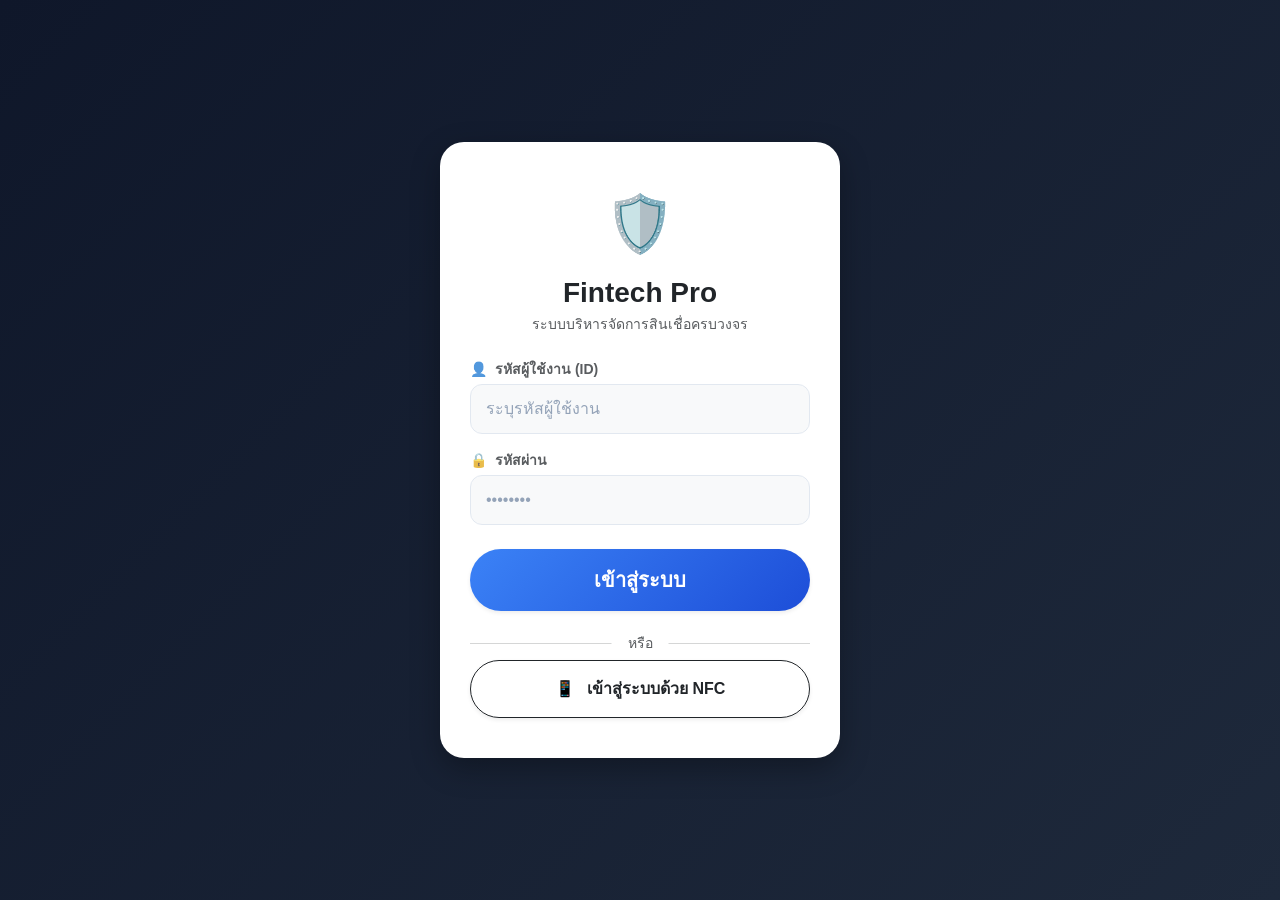
==== admin.html @ 5548b1da "Add files via upload" ====
<!DOCTYPE html>
<html lang="th">
<head>
  <meta charset="UTF-8">
  <meta name="viewport" content="width=device-width, initial-scale=1, maximum-scale=1, user-scalable=no">
  <title>Admin Dashboard - Fintech Pro</title>
  <link href="https://cdn.jsdelivr.net/npm/bootstrap@5.3.0/dist/css/bootstrap.min.css" rel="stylesheet">
  <link href="https://fonts.googleapis.com/css2?family=Prompt:wght@400;500;600;700&display=swap" rel="stylesheet">
  <link rel="stylesheet" href="style.css">
  <style>
    body { padding-top: 0 !important; padding-bottom: 20px !important; background-color: #f1f5f9; font-family: 'Prompt', sans-serif; }
    
    .table-container { 
        background: #ffffff; 
        border-radius: 12px; 
        box-shadow: 0 4px 12px rgba(0,0,0,0.03); 
        overflow-x: auto; 
        border: 1px solid #e2e8f0; 
    }
    .table { 
        width: 100% !important; 
        margin-bottom: 0 !important; 
        border-collapse: separate !important; 
        border-spacing: 0 !important;
    }
    .table thead th { 
        background-color: #f8fafc !important; 
        color: #475569; 
        font-weight: 600; 
        padding: 12px 16px !important;
        border-bottom: 2px solid #e2e8f0 !important; 
        border-top: none !important;
        border-left: none !important;
        border-right: none !important;
        white-space: nowrap; 
    }
    .table tbody td {
        background-color: #ffffff !important; 
        padding: 12px 16px !important;
        vertical-align: middle !important;
        font-size: 0.85rem;
        color: #334155;
        border-bottom: 1px solid #e2e8f0 !important;
        border-top: none !important;
        border-left: none !important;
        border-right: none !important;
        box-shadow: none !important;
        outline: none !important;
    }
    .table tbody tr:last-child td {
        border-bottom: none !important;
    }
    .table tbody tr:hover td { 
        background-color: #f8fafc !important; 
    }

    .nav-link { color: rgba(255,255,255,0.7); font-weight: 500; font-size: 1rem; padding: 10px 15px !important; transition: 0.2s; }
    .nav-link:hover, .nav-link.active { color: #fff; background-color: rgba(255,255,255,0.1); border-radius: 8px; }
    .emoji-icon { font-style: normal; margin-right: 6px; font-size: 1.1em; }
    
    .clickable-card { cursor: pointer; transition: transform 0.2s ease, box-shadow 0.2s ease; }
    .clickable-card:hover { transform: translateY(-3px); box-shadow: 0 8px 20px rgba(0,0,0,0.06) !important; }
  </style>
</head>
<body>

<datalist id="groupListOptions"></datalist>

<div id="customAlert" class="modal-overlay" style="z-index: 99999; align-items: center; display: none;">
  <div class="pro-card p-4 text-center" style="width: 85%; max-width: 320px; border-top: 5px solid #2563eb; border-radius: 20px;">
    <span id="alertIcon" style="font-size: 3.5rem; display: block; margin-bottom: 15px;">✅</span>
    <h5 id="alertTitle" class="fw-bold mb-2">สำเร็จ</h5>
    <p id="alertMsg" class="text-muted mb-4 small">ทำรายการเรียบร้อยแล้ว</p>
    <button id="alertBtn" class="btn bg-primary-corp fw-bold px-4 py-3 w-100 rounded-pill shadow-sm" onclick="document.getElementById('customAlert').style.display='none'">ตกลง</button>
  </div>
</div>

<div id="customConfirm" class="modal-overlay" style="z-index: 99999; align-items: center; display: none;">
  <div class="pro-card p-4 text-center shadow-lg" style="width: 85%; max-width: 340px; border-top: 5px solid #f59e0b; border-radius: 20px;">
    <span style="font-size: 3.5rem; display: block; margin-bottom: 15px;">⚠️</span>
    <h5 class="fw-bold mb-2 text-dark">ยืนยันทำรายการ</h5>
    <p id="confirmMsg" class="text-muted mb-4 small" style="white-space: pre-wrap;">คุณต้องการยืนยันใช่หรือไม่?</p>
    <div class="row g-2">
      <div class="col-6"><button class="btn btn-outline-secondary fw-bold px-3 py-3 w-100 rounded-pill" onclick="closeConfirm()">ยกเลิก</button></div>
      <div class="col-6"><button class="btn btn-warning text-white fw-bold px-3 py-3 w-100 rounded-pill" onclick="executeConfirm()">ยืนยัน</button></div>
    </div>
  </div>
</div>

<div class="loader" id="loader" style="display: none;">
  <div class="spinner-border text-primary-corp mb-3" style="width: 3.5rem; height: 3.5rem;"></div>
  <h6 class="text-primary-corp fw-bold mt-2">กำลังประมวลผล...</h6>
</div>

<nav class="navbar navbar-expand-lg navbar-dark shadow-sm" style="background: linear-gradient(135deg, #0f172a 0%, #1e293b 100%); margin-bottom: 24px;">
  <div class="container-fluid px-4">
    <a class="navbar-brand fw-bold" href="#"><span class="emoji-icon">🛡️</span>Admin Panel</a>
    <button class="navbar-toggler" type="button" data-bs-toggle="collapse" data-bs-target="#adminNavbar">
      <span class="navbar-toggler-icon"></span>
    </button>
    <div class="collapse navbar-collapse" id="adminNavbar">
      <ul class="navbar-nav me-auto mb-2 mb-lg-0 ms-lg-4">
        <li class="nav-item"><a class="nav-link active" id="btnTabDash" href="#" onclick="switchMainTab('Dash')"><span class="emoji-icon">📊</span>ภาพรวมสรุป</a></li>
        <li class="nav-item"><a class="nav-link" id="btnTabSystem" href="#" onclick="switchMainTab('System')"><span class="emoji-icon">👔</span>พนักงาน (User)</a></li>
        <li class="nav-item"><a class="nav-link" id="btnTabClients" href="#" onclick="switchMainTab('Clients')"><span class="emoji-icon">👥</span>ลูกค้า (Client)</a></li>
        <li class="nav-item"><a class="nav-link" id="btnTabLoans" href="#" onclick="switchMainTab('Loans')"><span class="emoji-icon">📝</span>สัญญาเงินกู้</a></li>
        <li class="nav-item"><a class="nav-link" id="btnTabPays" href="#" onclick="switchMainTab('Pays')"><span class="emoji-icon">🧾</span>ประวัติรับเงิน</a></li>
      </ul>
      <div class="d-flex gap-2 mt-2 mt-lg-0">
        <button class="btn btn-outline-light btn-sm fw-bold" onclick="triggerArchive()"><span class="emoji-icon">📦</span>ย้ายข้อมูลเก่า</button>
        <button class="btn btn-danger btn-sm fw-bold" onclick="logout()"><span class="emoji-icon">🚪</span>ออกจากระบบ</button>
      </div>
    </div>
  </div>
</nav>

<div class="container-fluid px-4" id="mainApp" style="display:none; max-width: 1400px;">
  
  <div id="viewDash">
    <div class="pro-card p-3 mb-4 shadow-sm bg-white" style="border-radius: 16px;">
      <h6 class="fw-bold text-dark mb-3"><span class="emoji-icon">🎛️</span>ตัวกรองภาพรวม</h6>
      <div class="row g-2">
        <div class="col-md-2 col-sm-4">
          <label class="small text-muted mb-1 fw-bold">วัน</label>
          <select id="dashFilterDay" class="form-select form-select-sm" onchange="updateDashMetrics()">
            <option value="all">ทุกวัน</option>
            <option value="1">1</option><option value="2">2</option><option value="3">3</option><option value="4">4</option><option value="5">5</option><option value="6">6</option><option value="7">7</option><option value="8">8</option><option value="9">9</option><option value="10">10</option><option value="11">11</option><option value="12">12</option><option value="13">13</option><option value="14">14</option><option value="15">15</option><option value="16">16</option><option value="17">17</option><option value="18">18</option><option value="19">19</option><option value="20">20</option><option value="21">21</option><option value="22">22</option><option value="23">23</option><option value="24">24</option><option value="25">25</option><option value="26">26</option><option value="27">27</option><option value="28">28</option><option value="29">29</option><option value="30">30</option><option value="31">31</option>
          </select>
        </div>
        <div class="col-md-2 col-sm-4">
          <label class="small text-muted mb-1 fw-bold">เดือน</label>
          <select id="dashFilterMonth" class="form-select form-select-sm" onchange="updateDashMetrics()">
            <option value="all">ทุกเดือน</option>
            <option value="1">ม.ค.</option><option value="2">ก.พ.</option><option value="3">มี.ค.</option><option value="4">เม.ย.</option><option value="5">พ.ค.</option><option value="6">มิ.ย.</option><option value="7">ก.ค.</option><option value="8">ส.ค.</option><option value="9">ก.ย.</option><option value="10">ต.ค.</option><option value="11">พ.ย.</option><option value="12">ธ.ค.</option>
          </select>
        </div>
        <div class="col-md-2 col-sm-4">
          <label class="small text-muted mb-1 fw-bold">ปี</label>
          <select id="dashFilterYear" class="form-select form-select-sm" onchange="updateDashMetrics()"></select>
        </div>
        <div class="col-md-3 col-sm-6">
          <label class="small text-muted mb-1 fw-bold">สายงาน / กลุ่ม</label>
          <select id="dashFilterGroup" class="form-select form-select-sm" onchange="updateDashMetrics()">
            <option value="all">ทุกสายงาน</option>
          </select>
        </div>
        <div class="col-md-3 col-sm-6">
          <label class="small text-muted mb-1 fw-bold">ผู้ปล่อยกู้ (พนักงาน)</label>
          <select id="dashFilterAdmin" class="form-select form-select-sm" onchange="updateDashMetrics()">
            <option value="all">ทุกคน</option>
          </select>
        </div>
      </div>
    </div>

    <div class="row g-3 mb-4">
      <div class="col-md-3 col-sm-6">
        <div class="pro-card p-3 shadow-sm border-0 bg-white" style="border-left: 5px solid #2563eb !important;">
          <span class="text-muted small fw-bold">ยอดปล่อยกู้สะสม</span>
          <h3 class="fw-bold text-dark mt-1">฿<span id="mTotalLoan">0</span></h3>
        </div>
      </div>
      <div class="col-md-3 col-sm-6">
        <div class="pro-card p-3 shadow-sm border-0 bg-white" style="border-left: 5px solid #f59e0b !important;">
          <span class="text-muted small fw-bold">ยอดหนี้คงค้าง</span>
          <h3 class="fw-bold text-warning mt-1">฿<span id="mTotalRemain">0</span></h3>
        </div>
      </div>
      <div class="col-md-3 col-sm-6">
        <div class="pro-card p-3 shadow-sm border-0 bg-white" style="border-left: 5px solid #10b981 !important;">
          <span class="text-muted small fw-bold">ลูกค้า (Client) ที่ Active</span>
          <h3 class="fw-bold text-success mt-1"><span id="mTotalClients">0</span> คน</h3>
        </div>
      </div>
      <div class="col-md-3 col-sm-6">
        <div class="pro-card p-3 shadow-sm border-0 bg-white" style="border-left: 5px solid #8b5cf6 !important;">
          <span class="text-muted small fw-bold">พนักงานรวมทั้งระบบ</span>
          <h3 class="fw-bold mt-1" style="color: #8b5cf6;"><span id="mTotalStaff">0</span> คน</h3>
        </div>
      </div>
    </div>

    <h5 class="fw-bold text-dark mb-3"><span class="emoji-icon">⏱️</span>สรุปตามประเภทการกู้</h5>
    <div class="row g-3 mb-4" id="typeBreakdownContainer"></div>

    <h5 class="fw-bold text-dark mb-3"><span class="emoji-icon">📊</span>สรุปยอดตามสายงาน</h5>
    <div class="row g-3 mb-4" id="groupBreakdownContainer"></div>
  </div>

  <div id="viewSystem" style="display:none;">
    <div class="d-flex justify-content-between align-items-center mb-3">
      <h5 class="fw-bold m-0"><span class="emoji-icon">👔</span>รายชื่อพนักงานระบบ</h5>
      <button class="btn btn-primary fw-bold shadow-sm" onclick="clearForms(); openModal('modalCreateAccount')"><span class="emoji-icon">➕</span>เพิ่มพนักงาน</button>
    </div>
    <div class="table-container">
      <table class="table align-middle mb-0">
        <thead>
          <tr>
            <th>รหัส ID</th>
            <th>ชื่อพนักงาน</th>
            <th>ตำแหน่ง (Role)</th>
            <th>สายงาน (กลุ่ม)</th>
            <th>สถานะ</th>
            <th class="text-center">จัดการ</th>
          </tr>
        </thead>
        <tbody id="systemTableBody"></tbody>
      </table>
    </div>
  </div>

  <div id="viewClients" style="display:none;">
    <div class="d-flex flex-column flex-md-row justify-content-between align-items-md-center mb-3 gap-2">
      <div>
        <h5 class="fw-bold m-0"><span class="emoji-icon">👥</span>ฐานข้อมูลลูกค้าทั้งหมด</h5>
        <span class="text-muted small">💡 แตะที่ชื่อลูกค้าเพื่อดูประวัติแฟ้มข้อมูลเต็มๆ</span>
      </div>
      <div class="d-flex gap-2">
        <input type="text" id="searchClient" class="form-control form-control-sm shadow-sm" placeholder="ค้นหาชื่อ, รหัส, เบอร์..." onkeyup="filterClients()" style="max-width: 250px;">
        <button class="btn btn-sm btn-success fw-bold shadow-sm text-nowrap" onclick="clearForms(); openModal('modalCreateClient')"><span class="emoji-icon">➕</span>เพิ่มลูกค้า</button>
      </div>
    </div>
    <div class="table-container">
      <table class="table align-middle mb-0">
        <thead>
          <tr>
            <th>รูปภาพ</th>
            <th>รหัสลูกค้า</th>
            <th>ชื่อ-นามสกุล</th>
            <th>เบอร์โทร</th>
            <th>สายงาน (กลุ่ม)</th>
            <th>ผู้ปล่อยกู้</th>
            <th>ยอดกู้รวม (Active)</th>
          </tr>
        </thead>
        <tbody id="clientsTableBody"></tbody>
      </table>
    </div>
  </div>

  <div id="viewLoans" style="display:none;">
    <div class="d-flex flex-column flex-xl-row justify-content-between align-items-xl-center mb-3 gap-3">
      <div>
        <h5 class="fw-bold m-0"><span class="emoji-icon">📝</span>สัญญาเงินกู้ทั้งหมด</h5>
        <span class="text-muted small">💡 แตะที่แถวของสัญญาเพื่อดูรายละเอียด / ลบ</span>
      </div>
      
      <div class="d-flex gap-2 flex-wrap align-items-center justify-content-xl-end" style="flex: 1;">
        <div class="d-flex align-items-center bg-white border rounded-2 px-2 shadow-sm" style="height: 38px; flex: 1 1 auto; min-width: 170px; max-width: 220px;">
            <span class="emoji-icon me-1 text-muted" style="font-size: 0.9rem;">📅</span>
            <input type="date" id="filterDue" class="form-control border-0 shadow-none form-control-sm px-1 fw-bold text-primary-corp w-100" onchange="filterLoans()" style="outline: none; background: transparent;" title="เลือกวันที่ครบกำหนดชำระ">
            <button class="btn btn-sm btn-light border-0 ms-1 fw-bold text-danger px-1 flex-shrink-0" onclick="document.getElementById('filterDue').value=''; filterLoans();" style="font-size:0.75rem;" title="ล้างวันที่">ล้าง</button>
        </div>
        
        <select id="filterLoanStatus" class="form-select form-select-sm shadow-sm" onchange="filterLoans()" style="height: 38px; flex: 1 1 auto; min-width: 110px; max-width: 140px;">
          <option value="all">ทุกสถานะ</option><option value="Active">กำลังกู้</option><option value="Closed">ปิดยอดแล้ว</option>
        </select>
        <select id="filterLoanGroup" class="form-select form-select-sm shadow-sm" onchange="filterLoans()" style="height: 38px; flex: 1 1 auto; min-width: 110px; max-width: 140px;">
          <option value="all">ทุกสายงาน</option>
        </select>
        <input type="text" id="searchLoan" class="form-control form-control-sm shadow-sm" placeholder="ค้นหาชื่อ, รหัส..." onkeyup="filterLoans()" style="height: 38px; flex: 1 1 auto; min-width: 150px; max-width: 200px;">
      </div>
    </div>
    
    <div class="table-container">
      <table class="table align-middle mb-0">
        <thead>
          <tr>
            <th>รหัสสัญญา</th>
            <th>ลูกค้า</th>
            <th>ผู้ปล่อยกู้</th>
            <th>ประเภท / ดิวชำระ</th>
            <th>ยอดเงินต้น</th>
            <th>หนี้คงเหลือ</th>
            <th>สถานะ</th>
          </tr>
        </thead>
        <tbody id="loansTableBody"></tbody>
      </table>
    </div>
  </div>

  <div id="viewPays" style="display:none;">
    <div class="d-flex justify-content-between align-items-center mb-3">
      <h5 class="fw-bold m-0"><span class="emoji-icon">🧾</span>ประวัติการรับชำระเงิน</h5>
    </div>
    <div class="table-container">
      <table class="table align-middle mb-0">
        <thead>
          <tr>
            <th>วันที่/เวลา</th>
            <th>ชื่อลูกค้า</th>
            <th>รหัสสัญญา</th>
            <th>งวดที่</th>
            <th class="text-end">ยอดรับ (฿)</th>
            <th class="text-end">ค่าปรับ (฿)</th>
            <th class="text-center">สลิป</th>
            <th class="text-center">ยกเลิกรายการ</th>
          </tr>
        </thead>
        <tbody id="paysTableBody"></tbody>
      </table>
    </div>
  </div>

</div>

<!-- ================= Modals ================= -->

<div id="imageViewer" class="image-viewer-overlay" style="display: none;" onclick="closeImageViewer()">
  <img id="fullSizeImage" src="" alt="Full Size">
</div>

<!-- Popup สำหรับแสดงรายละเอียดลูกค้าที่อยู่ในแต่ละ Cycle -->
<div id="modalCycleDetails" class="modal-overlay" style="z-index: 1015; display: none;">
  <div class="modal-content-custom bg-light" style="max-width: 650px; max-height: 85vh; overflow-y: auto;">
    <div class="d-flex justify-content-between align-items-center mb-3 border-bottom pb-2">
      <h5 class="fw-bold m-0 text-primary-corp"><span class="emoji-icon">⏱️</span><span id="cycleDetailTitle">รายละเอียด</span></h5>
      <span class="fs-4 text-secondary p-2 bg-white rounded-circle shadow-sm" style="cursor:pointer; width: 32px; height: 32px; display:flex; align-items:center; justify-content:center;" onclick="closeModal('modalCycleDetails')">❌</span>
    </div>
    <div id="cycleDetailBody" class="bg-white rounded-3 shadow-sm border p-0 overflow-hidden">
        <!-- ข้อมูลตารางจะถูกแทรกที่นี่ -->
    </div>
  </div>
</div>

<div id="modalViewClient" class="modal-overlay" style="z-index: 1010; display: none;">
  <div class="modal-content-custom bg-light" style="max-width: 600px; max-height: 90vh; overflow-y: auto;">
    <div class="d-flex justify-content-between align-items-center mb-3 border-bottom pb-2">
      <h5 class="fw-bold m-0 text-primary-corp"><span class="emoji-icon">📂</span>แฟ้มข้อมูลลูกค้า</h5>
      <span class="fs-4 text-secondary p-2 bg-white rounded-circle shadow-sm" style="cursor:pointer; width: 32px; height: 32px; display:flex; align-items:center; justify-content:center;" onclick="closeModal('modalViewClient')">❌</span>
    </div>
    
    <div id="vcProfile" class="mb-3"></div>
    
    <span class="text-primary-corp fw-bold small mb-2 d-block"><span class="emoji-icon">📋</span>ประวัติสัญญาทั้งหมด</span>
    <div id="vcLoansList" class="mb-3"></div>

    <div class="mt-3 pt-3 border-top d-flex gap-2">
        <button class="btn btn-outline-primary w-50 fw-bold rounded-pill shadow-sm" onclick="triggerEditClientFromModal()"><span class="emoji-icon">✏️</span>แก้ไขข้อมูล</button>
        <button class="btn btn-outline-danger w-50 fw-bold rounded-pill shadow-sm" onclick="triggerDeleteClientFromModal()"><span class="emoji-icon">🗑️</span>ลบลูกค้า</button>
    </div>
  </div>
</div>

<div id="modalCreateAccount" class="modal-overlay" style="display: none;">
  <div class="modal-content-custom stack-form">
    <div class="d-flex justify-content-between align-items-center mb-3 border-bottom pb-2">
      <h5 class="fw-bold m-0 text-success-corp"><span class="emoji-icon">👤➕</span>สร้างบัญชีพนักงานระบบ</h5>
      <span class="fs-4 text-secondary p-2" onclick="closeModal('modalCreateAccount')" style="cursor:pointer">❌</span>
    </div>
    <label class="small">รหัสเข้าระบบ (ID)</label><input type="text" id="caId" class="form-control form-control-sm mb-2" placeholder="staff01">
    <label class="small">ชื่อ-นามสกุลพนักงาน</label><input type="text" id="caName" class="form-control form-control-sm mb-2">
    <label class="small">ตำแหน่ง (Role)</label>
    <select id="caRole" class="form-select form-select-sm mb-2 fw-bold">
      <option value="User">User (พนักงานลงพื้นที่ / เก็บเงิน)</option>
      <option value="Admin">Admin (ผู้ช่วยผู้จัดการ)</option>
    </select>
    <label class="text-primary-corp fw-bold small">รหัส PIN 4 หลัก (สำหรับ NFC)</label><input type="text" id="caPin" class="form-control form-control-sm mb-2 fw-bold text-center" maxlength="4" placeholder="••••" oninput="this.value=this.value.replace(/[^0-9]/g,'')">
    <label class="small">กลุ่มดูแล / สาย</label>
    <input type="text" id="caGroup" class="form-control form-control-sm mb-2" list="groupListOptions" autocomplete="off" placeholder="เลือกหรือพิมพ์สายใหม่ เช่น สาย A">
    <label class="small">รหัสผ่าน (Password)</label><input type="password" id="caPass" class="form-control form-control-sm mb-3">
    <button onclick="saveSystemAccount()" class="btn btn-success w-100 py-2 fw-bold rounded-pill shadow-sm">บันทึกพนักงาน</button>
  </div>
</div>

<div id="modalEditAccount" class="modal-overlay" style="display: none;">
  <div class="modal-content-custom stack-form">
    <div class="d-flex justify-content-between align-items-center mb-3 border-bottom pb-2">
      <h5 class="fw-bold m-0 text-warning-corp"><span class="emoji-icon">👤✏️</span>แก้ไขข้อมูลพนักงาน</h5>
      <span class="fs-4 text-secondary p-2" onclick="closeModal('modalEditAccount')" style="cursor:pointer">❌</span>
    </div>
    <input type="hidden" id="eaId">
    <label class="small">ชื่อ-นามสกุลพนักงาน</label><input type="text" id="eaName" class="form-control form-control-sm mb-2">
    <label class="small">ตำแหน่ง (Role)</label>
    <select id="eaRole" class="form-select form-select-sm mb-2 fw-bold">
      <option value="User">User (พนักงานลงพื้นที่ / เก็บเงิน)</option>
      <option value="Admin">Admin (ผู้ช่วยผู้จัดการ)</option>
    </select>
    <label class="text-primary-corp fw-bold small">เปลี่ยนรหัส PIN (เว้นว่างไว้หากไม่แก้)</label><input type="text" id="eaPin" class="form-control form-control-sm mb-2 fw-bold text-center fs-4" placeholder="••••" maxlength="4" oninput="this.value=this.value.replace(/[^0-9]/g,'')">
    <label class="small">สถานะบัญชี</label>
    <select id="eaStatus" class="form-select form-select-sm mb-2 fw-bold">
      <option value="Active" class="text-success-corp">เปิดใช้งาน (Active)</option>
      <option value="Suspended" class="text-danger-corp">ระงับสิทธิ์ (Suspended)</option>
    </select>
    <label class="small">กลุ่มดูแล / สาย</label>
    <input type="text" id="eaGroup" class="form-control form-control-sm mb-2" list="groupListOptions" autocomplete="off" placeholder="เลือกหรือพิมพ์สายใหม่">
    <label class="small">แก้ไขรหัสผ่าน (เว้นว่างได้)</label><input type="password" id="eaPass" class="form-control form-control-sm mb-3" placeholder="รหัสผ่านใหม่">
    <button onclick="submitEditAccount()" class="btn btn-primary w-100 py-2 fw-bold rounded-pill shadow-sm">บันทึกการอัปเดต</button>
  </div>
</div>

<div id="modalCreateClient" class="modal-overlay" style="display: none;">
  <div class="modal-content-custom stack-form">
    <div class="d-flex justify-content-between align-items-center mb-3 border-bottom pb-2">
      <h5 class="fw-bold m-0 text-success-corp"><span class="emoji-icon">👤➕</span>เพิ่มประวัติลูกค้าใหม่</h5>
      <span class="fs-4 text-secondary p-2" onclick="closeModal('modalCreateClient')" style="cursor:pointer">❌</span>
    </div>
    <label class="small">ชื่อ-นามสกุล</label><input type="text" id="ccName" class="form-control form-control-sm mb-2">
    <label class="small">ชื่อเล่น</label><input type="text" id="ccNick" class="form-control form-control-sm mb-2">
    <label class="small">เบอร์โทรศัพท์</label><input type="text" id="ccPhone" class="form-control form-control-sm mb-2">
    <label class="small">ที่อยู่/รายละเอียด</label><input type="text" id="ccDetails" class="form-control form-control-sm mb-2">
    <label class="small">สังกัดสาย/กลุ่ม</label>
    <input type="text" id="ccGroup" class="form-control form-control-sm mb-3" list="groupListOptions" autocomplete="off" placeholder="เลือกหรือพิมพ์สายใหม่ เช่น สาย A">
    
    <label class="text-muted fw-bold small">รูปภาพหน้าตรง</label><input type="file" id="ccPhoto" class="form-control form-control-sm mb-2" accept="image/*">
    <label class="text-muted fw-bold small">เอกสาร/บัตร ปชช.</label><input type="file" id="ccIdCard" class="form-control form-control-sm mb-2" accept="image/*">
    <label class="text-muted fw-bold small">รูปเพิ่มเติม 1</label><input type="file" id="ccImg3" class="form-control form-control-sm mb-2" accept="image/*">
    <label class="text-muted fw-bold small">รูปเพิ่มเติม 2</label><input type="file" id="ccImg4" class="form-control form-control-sm mb-2" accept="image/*">
    <label class="text-muted fw-bold small">รูปเพิ่มเติม 3</label><input type="file" id="ccImg5" class="form-control form-control-sm mb-2" accept="image/*">
    
    <button onclick="submitCreateClient()" class="btn btn-success w-100 py-2 mt-2 fw-bold rounded-pill shadow-sm">บันทึกข้อมูลลูกค้า</button>
  </div>
</div>

<div id="modalEditClient" class="modal-overlay" style="display: none;">
  <div class="modal-content-custom stack-form">
    <div class="d-flex justify-content-between align-items-center mb-3 border-bottom pb-2">
      <h5 class="fw-bold m-0 text-warning-corp"><span class="emoji-icon">👤✏️</span>แก้ไขประวัติลูกค้า</h5>
      <span class="fs-4 text-secondary p-2" onclick="closeModal('modalEditClient')" style="cursor:pointer">❌</span>
    </div>
    <input type="hidden" id="ecId">
    <label class="small">ชื่อ-นามสกุล</label><input type="text" id="ecName" class="form-control form-control-sm mb-2">
    <label class="small">ชื่อเล่น</label><input type="text" id="ecNick" class="form-control form-control-sm mb-2">
    <label class="small">เบอร์โทรศัพท์</label><input type="text" id="ecPhone" class="form-control form-control-sm mb-2">
    <label class="small">ที่อยู่/รายละเอียด</label><input type="text" id="ecDetails" class="form-control form-control-sm mb-2">
    <label class="small">สังกัดสาย/กลุ่ม</label>
    <input type="text" id="ecGroup" class="form-control form-control-sm mb-3" list="groupListOptions" autocomplete="off" placeholder="เลือกหรือพิมพ์สายใหม่">
    
    <label class="text-muted fw-bold small">อัปเดตรูปภาพหน้าตรง</label><input type="file" id="ecPhoto" class="form-control form-control-sm mb-2" accept="image/*">
    <label class="text-muted fw-bold small">อัปเดตเอกสาร</label><input type="file" id="ecIdCard" class="form-control form-control-sm mb-2" accept="image/*">
    <label class="text-muted fw-bold small">อัปเดตรูปเพิ่มเติม 1</label><input type="file" id="ecImg3" class="form-control form-control-sm mb-2" accept="image/*">
    <label class="text-muted fw-bold small">อัปเดตรูปเพิ่มเติม 2</label><input type="file" id="ecImg4" class="form-control form-control-sm mb-2" accept="image/*">
    <label class="text-muted fw-bold small">อัปเดตรูปเพิ่มเติม 3</label><input type="file" id="ecImg5" class="form-control form-control-sm mb-2" accept="image/*">
    
    <button onclick="submitEditClient()" class="btn btn-primary w-100 py-2 mt-2 fw-bold rounded-pill shadow-sm">อัปเดตข้อมูลลูกค้า</button>
  </div>
</div>

<div id="modalDetails" class="modal-overlay" style="z-index: 1005; display: none;">
  <div class="modal-content-custom bg-light" style="max-width: 500px;">
    <div class="d-flex justify-content-between align-items-center mb-3 border-bottom pb-2">
      <h5 class="fw-bold m-0 text-primary-corp"><span class="emoji-icon">📄</span>รายละเอียดสัญญา</h5>
      <span class="fs-4 text-secondary p-2 bg-white rounded-circle shadow-sm" style="cursor:pointer; width: 32px; height: 32px; display:flex; align-items:center; justify-content:center;" onclick="closeModal('modalDetails')">❌</span>
    </div>
    
    <div class="pro-card p-3 mb-3 shadow-sm bg-white" style="border: 1px solid #e2e8f0; border-radius: 16px;">
      <h6 class="fw-bold text-primary-corp mb-1 fs-5" id="dName">ชื่อผู้กู้</h6>
      <p class="text-muted mb-3 small" id="dDetails">รายละเอียดเพิ่มเติม</p>

      <div id="dInfoGrid" class="mb-3 pb-3 border-bottom"></div>
      
      <div class="row text-center g-2 align-items-center">
        <div class="col-4 border-end">
          <label class="text-muted fw-bold mb-1 small" style="font-size:0.75rem;">เงินต้น</label>
          <b class="text-dark fs-6" id="dPrin">0</b>
        </div>
        <div class="col-4 border-end">
          <label class="text-muted fw-bold mb-1 small" style="font-size:0.75rem;">ชำระแล้ว</label>
          <b class="text-success-corp fs-6" id="dPaid">0</b>
        </div>
        <div class="col-4">
          <label class="fw-bold text-warning-corp mb-1 small" style="font-size:0.75rem;">ต้นคงเหลือ</label>
          <b class="text-warning-corp fs-6" id="dRemain">0</b>
        </div>
      </div>
    </div>

    <div class="row g-2 mb-3">
      <div class="col-12"><button id="btnDetailDelete" class="btn btn-white border w-100 fw-bold py-2 rounded-3 text-danger-corp"><span class="emoji-icon">🗑️</span>ลบสัญญาถาวร</button></div>
    </div>
  </div>
</div>

<div id="modalAuth" class="modal-overlay" style="z-index: 10000; align-items: center; display: none;">
  <div class="pro-card p-4 text-center bg-white" style="width: 85%; max-width: 320px; border-top: 5px solid #ef4444; border-radius: 20px;">
    <h5 class="text-dark fw-bold mb-3"><span class="emoji-icon">🔒</span>ยืนยันตัวตนระดับสูง</h5>
    <input type="password" id="authPassword" class="form-control form-control-lg text-center mb-4 fw-bold" placeholder="รหัสผ่าน Admin / PIN">
    <div class="row g-2">
      <div class="col-6"><button class="btn btn-secondary w-100 fw-bold py-3 rounded-pill" onclick="closeModal('modalAuth')">ยกเลิก</button></div>
      <div class="col-6"><button class="btn btn-danger w-100 fw-bold py-3 rounded-pill" onclick="confirmPassword()">ยืนยัน</button></div>
    </div>
  </div>
</div>

<script src="https://cdn.jsdelivr.net/npm/bootstrap@5.3.0/dist/js/bootstrap.bundle.min.js"></script>
<script src="admin.js"></script>
</body>
</html>
---- style.css ----
:root {
  --primary: #2563eb;
  --primary-gradient: linear-gradient(135deg, #3b82f6 0%, #1d4ed8 100%);
  --success: #10b981;
  --success-gradient: linear-gradient(135deg, #10b981 0%, #059669 100%);
  --warning: #f59e0b;
  --danger: #ef4444;
  --bg-color: #f8fafc;
  --text-main: #0f172a;
  --text-muted: #64748b;
  --border-light: #e2e8f0;
}

body { 
  font-family: 'Prompt', sans-serif; 
  background-color: var(--bg-color); 
  color: var(--text-main); 
  padding-bottom: 85px; 
  padding-top: 65px; 
  -webkit-font-smoothing: antialiased;
}

/* 🟢 แยก label ออกมาเพื่อไม่ให้ display: block ไปพัง <td> ในตาราง */
label { 
  font-weight: 500; 
  font-size: 0.9rem; 
  margin-bottom: 6px; 
  display: block; 
  color: var(--text-muted); 
}

/* เอา display: block; ออกจากคลาสข้อความ */
.small, .text-muted { 
  font-weight: 500; 
  color: var(--text-muted); 
}

.text-primary-corp { color: var(--primary) !important; }
.text-success-corp { color: var(--success) !important; }
.text-warning-corp { color: var(--warning) !important; }
.text-danger-corp { color: var(--danger) !important; }

.bg-primary-corp { background: var(--primary-gradient) !important; color: white !important; border: none; }
.bg-success-corp { background: var(--success-gradient) !important; color: white !important; border: none; }

.btn-white { background: #ffffff; transition: 0.2s; box-shadow: 0 2px 4px rgba(0,0,0,0.02); }
.btn-white:active { background: #f8fafc; transform: scale(0.96); }

.pro-card { 
  background: #ffffff; 
  border: 1px solid rgba(226, 232, 240, 0.8); 
  border-radius: 20px; 
  box-shadow: 0 4px 20px rgba(0, 0, 0, 0.03); 
  margin-bottom: 16px; 
  transition: transform 0.2s ease, box-shadow 0.2s ease;
}

.form-control, .form-select { 
  background-color: #f8fafc; 
  border: 1.5px solid var(--border-light); 
  color: var(--text-main); 
  border-radius: 12px; 
  font-weight: 500; 
  transition: all 0.2s ease-in-out;
}

/* สำหรับช่อง Input ปกติ */
.form-control:not(.form-control-sm), .form-select:not(.form-select-sm) {
  padding: 12px 15px; 
  font-size: 1rem;
}

/* คืนค่าขนาดที่เหมาะสมให้ช่อง Input ขนาดเล็ก */
.form-control.form-control-sm, .form-select.form-select-sm {
  padding: 0.25rem 0.5rem !important;
  font-size: 0.85rem !important;
  border-radius: 8px;
}

.form-select {
  padding-right: 2.75rem !important; 
  background-position: right 1rem center;
}
.form-select.form-select-sm {
  background-position: right 0.5rem center;
}

.form-control::placeholder { color: #94a3b8; opacity: 1; }
.form-control:focus, .form-select:focus { 
  border-color: var(--primary); 
  box-shadow: 0 0 0 4px rgba(37, 99, 235, 0.15); 
  background-color: #ffffff; 
  outline: none;
}
.form-control:disabled, .form-control[readonly] { 
  background-color: #e2e8f0; 
  opacity: 0.8; 
}

.btn-action { 
  border-radius: 16px; 
  padding: 18px; 
  border: none; 
  font-weight: 700; 
  transition: 0.2s; 
  color: #fff; 
  font-size: 1.05rem; 
  box-shadow: 0 8px 15px rgba(0,0,0,0.08); 
  width: 100%; 
  display: flex; 
  flex-direction: column; 
  align-items: center; 
  justify-content: center;
}
.btn-action:active { transform: scale(0.96); box-shadow: 0 4px 8px rgba(0,0,0,0.05); }

.status-badge { 
  padding: 6px 14px; 
  border-radius: 20px; 
  font-size: 0.8rem; 
  font-weight: 600; 
  color: #fff; 
}

.modal-overlay { 
  position: fixed; 
  top: 0; left: 0; 
  width: 100%; height: 100%; 
  background: rgba(15, 23, 42, 0.6); 
  z-index: 1000; 
  display: none; 
  align-items: flex-end; 
  justify-content: center; 
  backdrop-filter: blur(8px);
  -webkit-backdrop-filter: blur(8px);
}
.modal-content-custom {
  background: #ffffff; 
  border: none; 
  border-radius: 28px 28px 0 0; 
  width: 100%; 
  max-width: 600px; 
  max-height: 92vh; 
  overflow-y: auto; 
  padding: 24px 20px 30px 20px; 
  box-shadow: 0 -15px 35px rgba(0, 0, 0, 0.1);
  animation: slideUp 0.3s cubic-bezier(0.16, 1, 0.3, 1);
}
@keyframes slideUp { 
  from { transform: translateY(100%); opacity: 0.5; } 
  to { transform: translateY(0); opacity: 1; } 
}

.loader { 
  position: fixed; 
  top: 0; left: 0; 
  width: 100%; height: 100%; 
  background: rgba(255,255,255,0.95); 
  display: none; 
  z-index: 9999; 
  justify-content: center; 
  align-items: center; 
  flex-direction: column; 
  backdrop-filter: blur(4px);
}

.borrower-card { 
  background: #ffffff; 
  border-left: 6px solid var(--primary); 
  border-radius: 16px; 
  margin-bottom: 16px; 
  padding: 16px; 
  cursor: pointer; 
  transition: 0.2s; 
  box-shadow: 0 4px 15px rgba(0,0,0,0.03); 
  border-top: 1px solid var(--border-light);
  border-right: 1px solid var(--border-light);
  border-bottom: 1px solid var(--border-light);
}
.borrower-card:active { transform: scale(0.98); background: #f8fafc; }

.top-header {
  position: fixed; 
  top: 0; left: 0; 
  width: 100%; 
  background: #ffffff;
  color: var(--text-main); 
  padding: 14px 18px; 
  z-index: 900; 
  box-shadow: 0 4px 20px rgba(0,0,0,0.04);
  display: flex; 
  justify-content: space-between; 
  align-items: center;
}
.top-header h5 { color: var(--primary); }

.bottom-nav {
  position: fixed; 
  bottom: 0; left: 0; 
  width: 100%; 
  background: rgba(255, 255, 255, 0.95);
  backdrop-filter: blur(10px);
  -webkit-backdrop-filter: blur(10px);
  box-shadow: 0 -4px 25px rgba(0,0,0,0.06); 
  display: flex; 
  justify-content: space-around;
  padding: 12px 0 20px 0; 
  z-index: 900; 
  border-top: 1px solid rgba(226, 232, 240, 0.5);
  border-radius: 20px 20px 0 0;
}
.bottom-nav-item {
  text-align: center; 
  color: #94a3b8; 
  font-size: 0.8rem; 
  font-weight: 600;
  flex: 1; 
  border: none; 
  background: transparent; 
  transition: 0.3s; 
  padding: 6px 0;
}
.bottom-nav-item i { display: block; font-size: 1.5rem; margin-bottom: 5px; transition: transform 0.2s;}
.bottom-nav-item.active { color: var(--primary); }
.bottom-nav-item.active i { transform: translateY(-3px); }

.nav-tabs-custom { border-bottom: 2px solid var(--border-light); margin-bottom: 18px; display: flex; }
.nav-tabs-custom div { 
  padding: 12px 15px; 
  cursor: pointer; 
  font-weight: 600; 
  color: var(--text-muted); 
  border-bottom: 3px solid transparent; 
  margin-bottom: -2px; 
  font-size: 0.95rem; 
  text-align: center; 
  flex: 1;
  transition: 0.2s;
}
.nav-tabs-custom div.active { color: var(--primary); border-bottom: 3px solid var(--primary); }

.img-box { 
  width: 75px; height: 75px; 
  border-radius: 14px; 
  object-fit: cover; 
  border: 1px solid var(--border-light); 
  background: #f1f5f9; 
  transition: 0.2s;
}

.image-viewer-overlay { 
  position: fixed; 
  top: 0; left: 0; 
  width: 100%; height: 100%; 
  background: rgba(0,0,0,0.95); 
  z-index: 10500; 
  display: none; 
  justify-content: center; 
  align-items: center; 
  cursor: zoom-out; 
  backdrop-filter: blur(5px);
}
.image-viewer-overlay img { max-width: 95%; max-height: 95%; border-radius: 16px; }

.pin-dot { 
  width: 22px; height: 22px; 
  border-radius: 50%; 
  border: 2.5px solid var(--primary); 
  background: transparent; 
  transition: 0.2s; 
}
.pin-dot.active { background: var(--primary); box-shadow: 0 0 12px rgba(37, 99, 235, 0.4); }

.nfc-btn { 
  background: #f8fafc; 
  border: 1px solid var(--border-light); 
  color: var(--text-main); 
  border-radius: 18px; 
  transition: 0.15s; 
  box-shadow: 0 2px 8px rgba(0,0,0,0.02);
}
.nfc-btn:active { background: #e2e8f0; transform: scale(0.92); }

.stack-form .col-6 { width: 100% !important; margin-bottom: 12px; }

details > summary { list-style: none; outline: none; padding-left: 0.25rem; transition: 0.2s; }
details > summary::-webkit-details-marker { display: none; }

/* 🟢 ย่อขนาดทุกอย่างบนมือถือ ให้พอดี ไม่ล้นจอ */
@media (max-width: 600px) {
  body { padding-top: 50px; padding-bottom: 70px; font-size: 0.85rem; }
  h5 { font-size: 1rem !important; margin-bottom: 0.3rem !important; }
  h6 { font-size: 0.9rem !important; }
  h1.fw-bold { font-size: 2rem !important; }
  .pro-card { padding: 12px; border-radius: 16px; margin-bottom: 12px; }
  
  .form-control:not(.form-control-sm), .form-select:not(.form-select-sm) { 
      padding: 8px 12px; 
      font-size: 0.9rem; 
      border-radius: 10px; 
  }
  
  .btn-action { padding: 12px; font-size: 0.95rem; }
  .btn { font-size: 0.85rem; padding: 10px; }
  .bottom-nav-item i { font-size: 1.25rem; }
  .bottom-nav { padding: 8px 0 16px 0; border-radius: 16px 16px 0 0;}
  .img-box { width: 50px; height: 50px; }
  .status-badge { padding: 4px 10px; font-size: 0.7rem; }
  .modal-content-custom { padding: 16px 12px 20px 12px; border-radius: 20px 20px 0 0; }
  .fs-3 { font-size: 1.25rem !important; }
  .fs-4 { font-size: 1.1rem !important; }
  .fs-5 { font-size: 1rem !important; }
  .fs-6 { font-size: 0.85rem !important; }
  .small { font-size: 0.75rem !important; }
  .btn-action i { font-size: 2rem !important; }
  .borrower-card { padding: 12px; border-radius: 12px; }
}
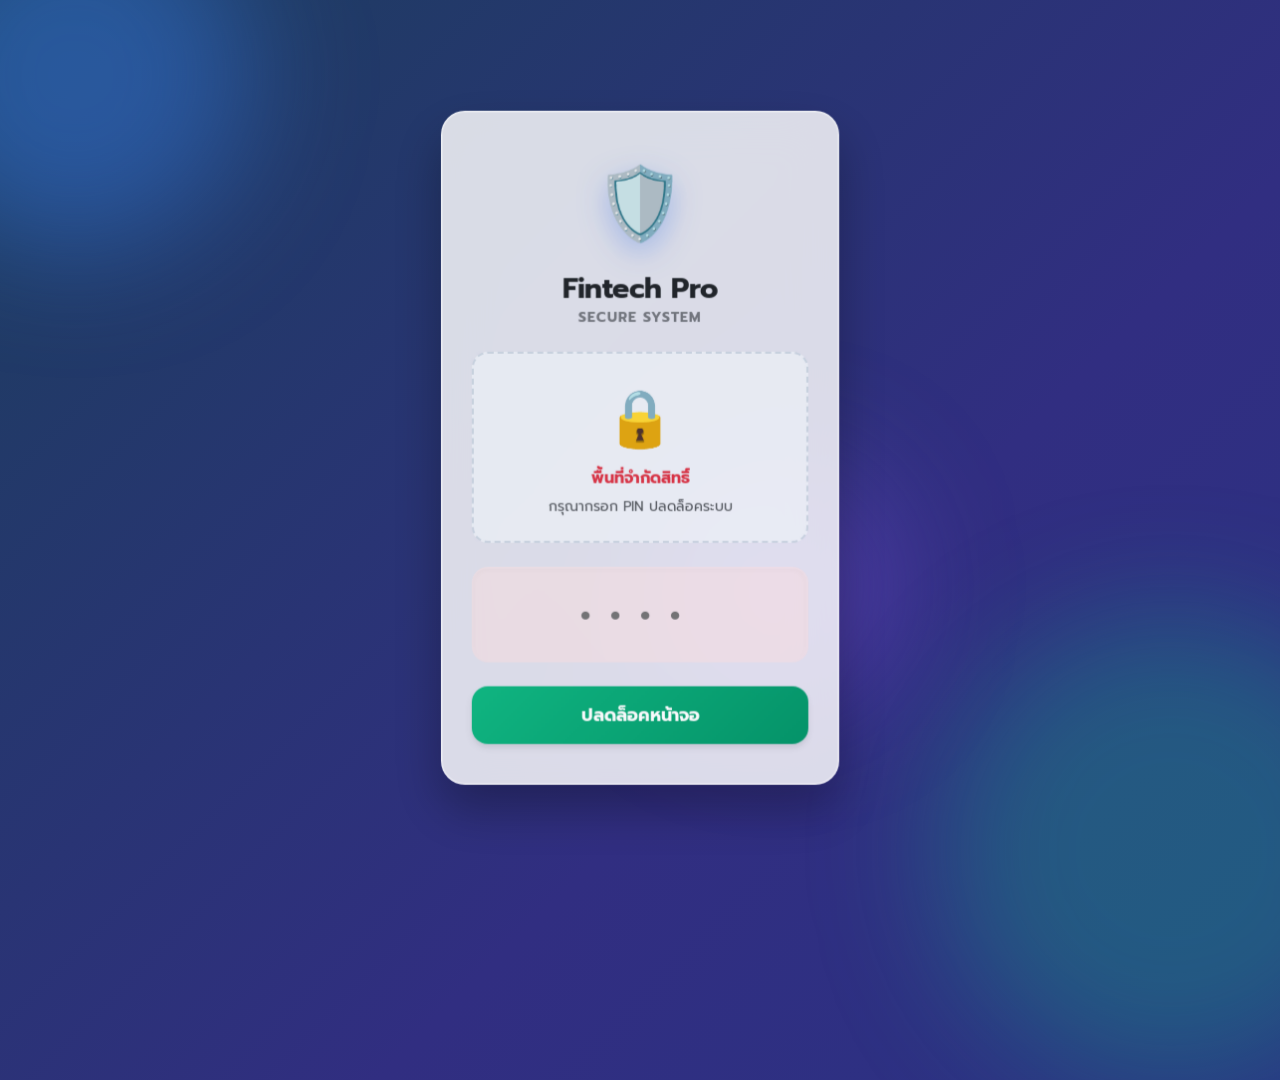
==== commit 918d6b83: "Add files via upload" ====
--- a/admin.html
+++ b/admin.html
@@ -70,7 +70,7 @@
   <div class="pro-card p-4 text-center" style="width: 85%; max-width: 320px; border-top: 5px solid #2563eb; border-radius: 20px;">
     <span id="alertIcon" style="font-size: 3.5rem; display: block; margin-bottom: 15px;">✅</span>
     <h5 id="alertTitle" class="fw-bold mb-2">สำเร็จ</h5>
-    <p id="alertMsg" class="text-muted mb-4 small">ทำรายการเรียบร้อยแล้ว</p>
+    <p id="alertMsg" class="text-muted mb-4 small" style="white-space: pre-wrap;">ทำรายการเรียบร้อยแล้ว</p>
     <button id="alertBtn" class="btn bg-primary-corp fw-bold px-4 py-3 w-100 rounded-pill shadow-sm" onclick="document.getElementById('customAlert').style.display='none'">ตกลง</button>
   </div>
 </div>
@@ -318,9 +318,7 @@
       <h5 class="fw-bold m-0 text-primary-corp"><span class="emoji-icon">⏱️</span><span id="cycleDetailTitle">รายละเอียด</span></h5>
       <span class="fs-4 text-secondary p-2 bg-white rounded-circle shadow-sm" style="cursor:pointer; width: 32px; height: 32px; display:flex; align-items:center; justify-content:center;" onclick="closeModal('modalCycleDetails')">❌</span>
     </div>
-    <div id="cycleDetailBody" class="bg-white rounded-3 shadow-sm border p-0 overflow-hidden">
-        <!-- ข้อมูลตารางจะถูกแทรกที่นี่ -->
-    </div>
+    <div id="cycleDetailBody" class="bg-white rounded-3 shadow-sm border p-0 overflow-hidden"></div>
   </div>
 </div>
 
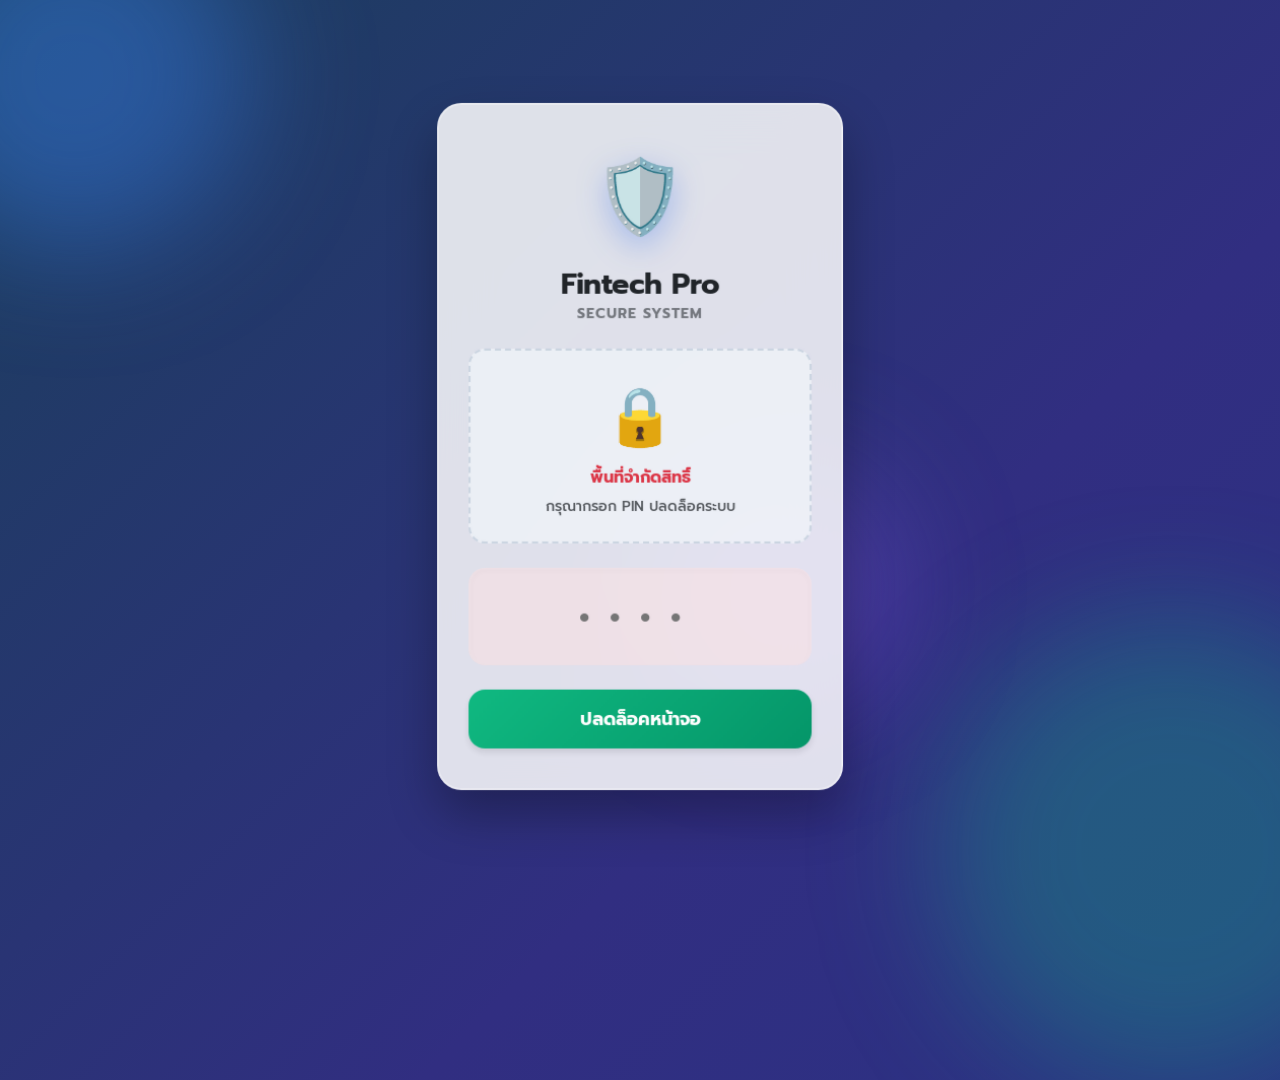
==== commit 00fc6faa: "Add files via upload" ====
--- a/admin.html
+++ b/admin.html
@@ -60,6 +60,60 @@
     
     .clickable-card { cursor: pointer; transition: transform 0.2s ease, box-shadow 0.2s ease; }
     .clickable-card:hover { transform: translateY(-3px); box-shadow: 0 8px 20px rgba(0,0,0,0.06) !important; }
+
+    /* 📱 ========================================= */
+    /* 📱 ส่วนของหน้าจอ Admin สำหรับมือถือและแท็บเล็ต */
+    /* 📱 ========================================= */
+    @media (max-width: 991px) {
+      .navbar-collapse {
+        background-color: rgba(15, 23, 42, 0.95);
+        border-radius: 12px;
+        padding: 15px;
+        margin-top: 10px;
+        backdrop-filter: blur(10px);
+      }
+    }
+    @media (max-width: 768px) {
+      body { padding-bottom: 80px !important; } /* กันไม่ให้ Content โดนขอบล่างบัง */
+      
+      /* ปรับตารางไม่ให้ฟอนต์ใหญ่เกินไปในมือถือ */
+      .table tbody td, .table thead th {
+        padding: 10px !important;
+        font-size: 0.8rem !important;
+        white-space: nowrap; /* ห้ามตัดคำ ให้ผู้ใช้ปัดซ้ายขวาเอา */
+      }
+      .table-container { border-radius: 8px; }
+      
+      /* ปรับลด Padding ของ Card ต่างๆ */
+      .pro-card { padding: 15px !important; }
+      .pro-card h3 { font-size: 1.5rem !important; }
+      .pro-card .fs-6 { font-size: 0.9rem !important; }
+      
+      /* ให้ Modal พอดีกับหน้าจอ */
+      .modal-content-custom { 
+        width: 95% !important; 
+        padding: 20px !important; 
+        margin: 10px auto; 
+      }
+    }
+    
+    @media (max-width: 576px) {
+      .container-fluid { padding-left: 10px !important; padding-right: 10px !important; }
+      .btn { font-size: 0.85rem !important; padding: 8px 12px !important; }
+      .form-select, .form-control { font-size: 0.85rem !important; }
+      
+      /* บังคับตัวกรอง (Filters) ให้เรียงซ้อนกันแนวตั้ง 100% แทนการบีบในแนวนอน */
+      #viewLoans .d-flex.flex-wrap {
+        flex-direction: column;
+        align-items: stretch !important;
+      }
+      #viewLoans .d-flex.flex-wrap > * {
+        width: 100% !important;
+        max-width: 100% !important;
+        margin-bottom: 8px;
+        margin-left: 0 !important;
+      }
+    }
   </style>
 </head>
 <body>
@@ -108,7 +162,7 @@
       </ul>
       <div class="d-flex gap-2 mt-2 mt-lg-0">
         <button class="btn btn-outline-light btn-sm fw-bold" onclick="triggerArchive()"><span class="emoji-icon">📦</span>ย้ายข้อมูลเก่า</button>
-        <button class="btn btn-danger btn-sm fw-bold" onclick="logout()"><span class="emoji-icon">🚪</span>ออกจากระบบ</button>
+        <button class="btn btn-danger btn-sm fw-bold d-flex align-items-center" onclick="logout()"><span class="emoji-icon">🚪</span>ออกจากระบบ</button>
       </div>
     </div>
   </div>
@@ -188,7 +242,7 @@
   </div>
 
   <div id="viewSystem" style="display:none;">
-    <div class="d-flex justify-content-between align-items-center mb-3">
+    <div class="d-flex flex-wrap justify-content-between align-items-center mb-3 gap-2">
       <h5 class="fw-bold m-0"><span class="emoji-icon">👔</span>รายชื่อพนักงานระบบ</h5>
       <button class="btn btn-primary fw-bold shadow-sm" onclick="clearForms(); openModal('modalCreateAccount')"><span class="emoji-icon">➕</span>เพิ่มพนักงาน</button>
     </div>
@@ -215,9 +269,9 @@
         <h5 class="fw-bold m-0"><span class="emoji-icon">👥</span>ฐานข้อมูลลูกค้าทั้งหมด</h5>
         <span class="text-muted small">💡 แตะที่ชื่อลูกค้าเพื่อดูประวัติแฟ้มข้อมูลเต็มๆ</span>
       </div>
-      <div class="d-flex gap-2">
-        <input type="text" id="searchClient" class="form-control form-control-sm shadow-sm" placeholder="ค้นหาชื่อ, รหัส, เบอร์..." onkeyup="filterClients()" style="max-width: 250px;">
-        <button class="btn btn-sm btn-success fw-bold shadow-sm text-nowrap" onclick="clearForms(); openModal('modalCreateClient')"><span class="emoji-icon">➕</span>เพิ่มลูกค้า</button>
+      <div class="d-flex gap-2 w-100" style="max-width: 350px;">
+        <input type="text" id="searchClient" class="form-control form-control-sm shadow-sm flex-grow-1" placeholder="ค้นหาชื่อ, รหัส, เบอร์..." onkeyup="filterClients()">
+        <button class="btn btn-sm btn-success fw-bold shadow-sm text-nowrap flex-shrink-0" onclick="clearForms(); openModal('modalCreateClient')"><span class="emoji-icon">➕</span>เพิ่มลูกค้า</button>
       </div>
     </div>
     <div class="table-container">
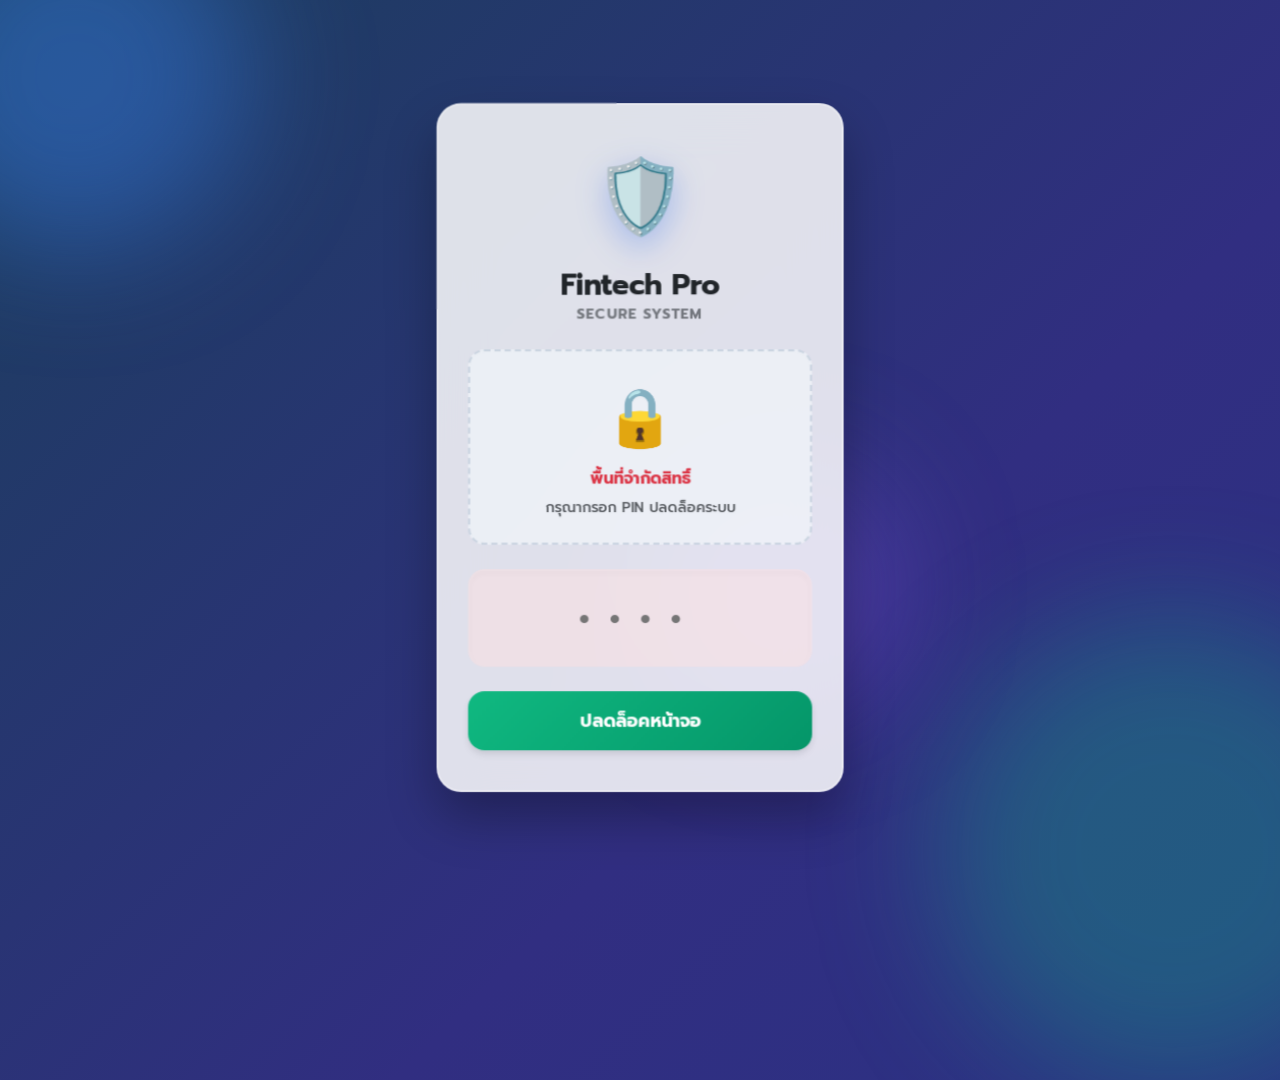
==== commit 6f6ace75: "Add files via upload" ====
--- a/admin.html
+++ b/admin.html
@@ -47,12 +47,8 @@
         box-shadow: none !important;
         outline: none !important;
     }
-    .table tbody tr:last-child td {
-        border-bottom: none !important;
-    }
-    .table tbody tr:hover td { 
-        background-color: #f8fafc !important; 
-    }
+    .table tbody tr:last-child td { border-bottom: none !important; }
+    .table tbody tr:hover td { background-color: #f8fafc !important; }
 
     .nav-link { color: rgba(255,255,255,0.7); font-weight: 500; font-size: 1rem; padding: 10px 15px !important; transition: 0.2s; }
     .nav-link:hover, .nav-link.active { color: #fff; background-color: rgba(255,255,255,0.1); border-radius: 8px; }
@@ -61,40 +57,74 @@
     .clickable-card { cursor: pointer; transition: transform 0.2s ease, box-shadow 0.2s ease; }
     .clickable-card:hover { transform: translateY(-3px); box-shadow: 0 8px 20px rgba(0,0,0,0.06) !important; }
 
+    /* 🟢 อัปเกรด Modals (Popup) ให้อยู่เหนือทุกสิ่ง และสัดส่วนพอดีจอ */
+    .modal-overlay { 
+        position: fixed; top: 0; left: 0; width: 100%; height: 100%; 
+        background: rgba(15, 23, 42, 0.8); z-index: 99999 !important; display: none; 
+        align-items: center; justify-content: center; backdrop-filter: blur(5px);
+        padding: 15px;
+    }
+    .modal-content-custom {
+        background: #ffffff; border-radius: 20px; box-shadow: 0 20px 40px rgba(0,0,0,0.2);
+        width: 100%; max-width: 600px; padding: 20px; max-height: 90vh; overflow-y: auto;
+    }
+
     /* 📱 ========================================= */
-    /* 📱 ส่วนของหน้าจอ Admin สำหรับมือถือและแท็บเล็ต */
+    /* 📱 ส่วนของหน้าจอ Admin สำหรับมือถือโดยเฉพาะ */
     /* 📱 ========================================= */
     @media (max-width: 991px) {
-      .navbar-collapse {
-        background-color: rgba(15, 23, 42, 0.95);
-        border-radius: 12px;
-        padding: 15px;
-        margin-top: 10px;
-        backdrop-filter: blur(10px);
+      body { padding-bottom: 70px !important; }
+      
+      /* 🟢 ย่อขนาดเมนูด้านล่างให้บางลง */
+      .bottom-nav {
+          position: fixed; bottom: 0; left: 0; width: 100%;
+          background: #ffffff; border-top: 1px solid #e2e8f0;
+          display: flex; justify-content: space-between;
+          padding: 6px 5px 8px; z-index: 1050; box-shadow: 0 -2px 10px rgba(0,0,0,0.05); /* บีบ Padding */
       }
-    }
+      .bottom-nav-item {
+          background: transparent; border: none; flex: 1;
+          color: #64748b; font-size: 0.65rem; font-weight: 600; /* ลดฟอนต์เมนู */
+          display: flex; flex-direction: column; align-items: center; justify-content: center;
+      }
+      .bottom-nav-item.active { color: #2563eb; }
+      .bottom-nav-item span.emoji-icon { font-size: 1.1rem; margin-bottom: 1px; } /* ลดไอคอนเมนู */
+    }
+    
     @media (max-width: 768px) {
-      body { padding-bottom: 80px !important; } /* กันไม่ให้ Content โดนขอบล่างบัง */
-      
-      /* ปรับตารางไม่ให้ฟอนต์ใหญ่เกินไปในมือถือ */
-      .table tbody td, .table thead th {
-        padding: 10px !important;
-        font-size: 0.8rem !important;
-        white-space: nowrap; /* ห้ามตัดคำ ให้ผู้ใช้ปัดซ้ายขวาเอา */
+      /* 🟢 2. ไฮไลท์: บีบการ์ดแนวดิ่งให้กระชับ เล็กลง และไม่เทอะทะ */
+      .table-container { border: none !important; box-shadow: none !important; background: transparent !important; padding: 0 !important; }
+      .table thead { display: none; } 
+      .table tbody, .table tr, .table td { display: block; width: 100%; }
+      .table tr {
+          background: #fff; margin-bottom: 8px; border-radius: 10px; /* ลดขอบมนและระยะห่างการ์ด */
+          box-shadow: 0 1px 4px rgba(0,0,0,0.05); padding: 8px 12px; border: 1px solid #e2e8f0;
       }
-      .table-container { border-radius: 8px; }
-      
-      /* ปรับลด Padding ของ Card ต่างๆ */
-      .pro-card { padding: 15px !important; }
-      .pro-card h3 { font-size: 1.5rem !important; }
-      .pro-card .fs-6 { font-size: 0.9rem !important; }
-      
-      /* ให้ Modal พอดีกับหน้าจอ */
-      .modal-content-custom { 
-        width: 95% !important; 
-        padding: 20px !important; 
-        margin: 10px auto; 
+      .table td {
+          padding: 5px 2px !important; border: none !important; /* ลดระยะห่างบรรทัด */
+          border-bottom: 1px solid #f1f5f9 !important;
+          display: flex; justify-content: space-between; align-items: center;
+          text-align: right;
       }
+      .table td:last-child { border-bottom: none !important; padding-bottom: 0 !important; }
+      .table td:first-child { padding-top: 0 !important; }
+      .table td::before {
+          content: attr(data-label);
+          font-weight: 600; color: #64748b;
+          text-align: left; margin-right: 10px; font-size: 0.75rem !important; /* ลดชื่อหัวข้อฝั่งซ้าย */
+          flex-shrink: 0;
+      }
+      
+      /* บังคับขนาดข้อความและป้ายต่างๆ ในบรรทัดให้เล็กลง */
+      .table td span, .table td b, .table td div, .table td a { font-size: 0.8rem !important; }
+      .table td .small, .table td .small span { font-size: 0.7rem !important; }
+      .table td .badge { font-size: 0.7rem !important; padding: 3px 6px !important; font-weight: normal; }
+      .table td .btn { font-size: 0.75rem !important; padding: 3px 8px !important; }
+      .table td .emoji-icon { font-size: 1em !important; margin-right: 4px; }
+
+      .pro-card { padding: 12px !important; }
+      .pro-card h3 { font-size: 1.25rem !important; } /* ลดขนาดหัวข้อ */
+      .modal-content-custom { width: 100% !important; padding: 15px !important; margin: 0 auto; max-height: 85vh; }
     }
     
     @media (max-width: 576px) {
@@ -102,17 +132,8 @@
       .btn { font-size: 0.85rem !important; padding: 8px 12px !important; }
       .form-select, .form-control { font-size: 0.85rem !important; }
       
-      /* บังคับตัวกรอง (Filters) ให้เรียงซ้อนกันแนวตั้ง 100% แทนการบีบในแนวนอน */
-      #viewLoans .d-flex.flex-wrap {
-        flex-direction: column;
-        align-items: stretch !important;
-      }
-      #viewLoans .d-flex.flex-wrap > * {
-        width: 100% !important;
-        max-width: 100% !important;
-        margin-bottom: 8px;
-        margin-left: 0 !important;
-      }
+      #viewLoans .d-flex.flex-wrap { flex-direction: column; align-items: stretch !important; }
+      #viewLoans .d-flex.flex-wrap > * { width: 100% !important; max-width: 100% !important; margin-bottom: 8px; margin-left: 0 !important; }
     }
   </style>
 </head>
@@ -120,7 +141,7 @@
 
 <datalist id="groupListOptions"></datalist>
 
-<div id="customAlert" class="modal-overlay" style="z-index: 99999; align-items: center; display: none;">
+<div id="customAlert" class="modal-overlay" style="align-items: center; display: none;">
   <div class="pro-card p-4 text-center" style="width: 85%; max-width: 320px; border-top: 5px solid #2563eb; border-radius: 20px;">
     <span id="alertIcon" style="font-size: 3.5rem; display: block; margin-bottom: 15px;">✅</span>
     <h5 id="alertTitle" class="fw-bold mb-2">สำเร็จ</h5>
@@ -129,7 +150,7 @@
   </div>
 </div>
 
-<div id="customConfirm" class="modal-overlay" style="z-index: 99999; align-items: center; display: none;">
+<div id="customConfirm" class="modal-overlay" style="align-items: center; display: none;">
   <div class="pro-card p-4 text-center shadow-lg" style="width: 85%; max-width: 340px; border-top: 5px solid #f59e0b; border-radius: 20px;">
     <span style="font-size: 3.5rem; display: block; margin-bottom: 15px;">⚠️</span>
     <h5 class="fw-bold mb-2 text-dark">ยืนยันทำรายการ</h5>
@@ -146,13 +167,11 @@
   <h6 class="text-primary-corp fw-bold mt-2">กำลังประมวลผล...</h6>
 </div>
 
-<nav class="navbar navbar-expand-lg navbar-dark shadow-sm" style="background: linear-gradient(135deg, #0f172a 0%, #1e293b 100%); margin-bottom: 24px;">
+<!-- 🟢 แถบเมนูบนสำหรับ PC (ซ่อนในมือถือ) -->
+<nav class="navbar navbar-expand-lg navbar-dark shadow-sm sticky-top d-none d-lg-flex" style="background: linear-gradient(135deg, #0f172a 0%, #1e293b 100%); margin-bottom: 24px;">
   <div class="container-fluid px-4">
     <a class="navbar-brand fw-bold" href="#"><span class="emoji-icon">🛡️</span>Admin Panel</a>
-    <button class="navbar-toggler" type="button" data-bs-toggle="collapse" data-bs-target="#adminNavbar">
-      <span class="navbar-toggler-icon"></span>
-    </button>
-    <div class="collapse navbar-collapse" id="adminNavbar">
+    <div class="collapse navbar-collapse d-flex w-100">
       <ul class="navbar-nav me-auto mb-2 mb-lg-0 ms-lg-4">
         <li class="nav-item"><a class="nav-link active" id="btnTabDash" href="#" onclick="switchMainTab('Dash')"><span class="emoji-icon">📊</span>ภาพรวมสรุป</a></li>
         <li class="nav-item"><a class="nav-link" id="btnTabSystem" href="#" onclick="switchMainTab('System')"><span class="emoji-icon">👔</span>พนักงาน (User)</a></li>
@@ -160,49 +179,67 @@
         <li class="nav-item"><a class="nav-link" id="btnTabLoans" href="#" onclick="switchMainTab('Loans')"><span class="emoji-icon">📝</span>สัญญาเงินกู้</a></li>
         <li class="nav-item"><a class="nav-link" id="btnTabPays" href="#" onclick="switchMainTab('Pays')"><span class="emoji-icon">🧾</span>ประวัติรับเงิน</a></li>
       </ul>
-      <div class="d-flex gap-2 mt-2 mt-lg-0">
+      <div class="d-flex gap-2">
         <button class="btn btn-outline-light btn-sm fw-bold" onclick="triggerArchive()"><span class="emoji-icon">📦</span>ย้ายข้อมูลเก่า</button>
-        <button class="btn btn-danger btn-sm fw-bold d-flex align-items-center" onclick="logout()"><span class="emoji-icon">🚪</span>ออกจากระบบ</button>
+        <button class="btn btn-danger btn-sm fw-bold d-flex align-items-center" onclick="logout()"><span class="emoji-icon m-0 me-1">🚪</span>ออกจากระบบ</button>
       </div>
     </div>
   </div>
 </nav>
+
+<!-- 🟢 แถบเมนูบนสำหรับ มือถือ (ย่อขนาด Padding ให้บางลง) -->
+<div class="d-flex d-lg-none justify-content-between align-items-center bg-white py-2 px-3 shadow-sm sticky-top mb-3">
+    <h5 class="fw-bold m-0 text-primary-corp" style="font-size: 1.1rem;"><span class="emoji-icon">🛡️</span> Admin</h5>
+    <div class="d-flex gap-2">
+        <button class="btn btn-outline-secondary btn-sm fw-bold px-2 py-1" onclick="triggerArchive()" title="ย้ายข้อมูลเก่า"><span class="emoji-icon m-0">📦</span></button>
+        <button class="btn btn-danger btn-sm fw-bold px-3 py-1 d-flex align-items-center" onclick="logout()"><span class="emoji-icon m-0 me-1">🚪</span> ออก</button>
+    </div>
+</div>
 
 <div class="container-fluid px-4" id="mainApp" style="display:none; max-width: 1400px;">
   
   <div id="viewDash">
     <div class="pro-card p-3 mb-4 shadow-sm bg-white" style="border-radius: 16px;">
-      <h6 class="fw-bold text-dark mb-3"><span class="emoji-icon">🎛️</span>ตัวกรองภาพรวม</h6>
-      <div class="row g-2">
-        <div class="col-md-2 col-sm-4">
-          <label class="small text-muted mb-1 fw-bold">วัน</label>
-          <select id="dashFilterDay" class="form-select form-select-sm" onchange="updateDashMetrics()">
-            <option value="all">ทุกวัน</option>
-            <option value="1">1</option><option value="2">2</option><option value="3">3</option><option value="4">4</option><option value="5">5</option><option value="6">6</option><option value="7">7</option><option value="8">8</option><option value="9">9</option><option value="10">10</option><option value="11">11</option><option value="12">12</option><option value="13">13</option><option value="14">14</option><option value="15">15</option><option value="16">16</option><option value="17">17</option><option value="18">18</option><option value="19">19</option><option value="20">20</option><option value="21">21</option><option value="22">22</option><option value="23">23</option><option value="24">24</option><option value="25">25</option><option value="26">26</option><option value="27">27</option><option value="28">28</option><option value="29">29</option><option value="30">30</option><option value="31">31</option>
-          </select>
-        </div>
-        <div class="col-md-2 col-sm-4">
-          <label class="small text-muted mb-1 fw-bold">เดือน</label>
-          <select id="dashFilterMonth" class="form-select form-select-sm" onchange="updateDashMetrics()">
-            <option value="all">ทุกเดือน</option>
-            <option value="1">ม.ค.</option><option value="2">ก.พ.</option><option value="3">มี.ค.</option><option value="4">เม.ย.</option><option value="5">พ.ค.</option><option value="6">มิ.ย.</option><option value="7">ก.ค.</option><option value="8">ส.ค.</option><option value="9">ก.ย.</option><option value="10">ต.ค.</option><option value="11">พ.ย.</option><option value="12">ธ.ค.</option>
-          </select>
-        </div>
-        <div class="col-md-2 col-sm-4">
-          <label class="small text-muted mb-1 fw-bold">ปี</label>
-          <select id="dashFilterYear" class="form-select form-select-sm" onchange="updateDashMetrics()"></select>
-        </div>
-        <div class="col-md-3 col-sm-6">
-          <label class="small text-muted mb-1 fw-bold">สายงาน / กลุ่ม</label>
-          <select id="dashFilterGroup" class="form-select form-select-sm" onchange="updateDashMetrics()">
-            <option value="all">ทุกสายงาน</option>
-          </select>
-        </div>
-        <div class="col-md-3 col-sm-6">
-          <label class="small text-muted mb-1 fw-bold">ผู้ปล่อยกู้ (พนักงาน)</label>
-          <select id="dashFilterAdmin" class="form-select form-select-sm" onchange="updateDashMetrics()">
-            <option value="all">ทุกคน</option>
-          </select>
+      
+      <!-- ปุ่มพับตัวกรองหน้า Dash สำหรับมือถือ -->
+      <div class="d-flex justify-content-between align-items-center d-md-none" data-bs-toggle="collapse" data-bs-target="#dashFilterCollapse" style="cursor: pointer;">
+         <h6 class="fw-bold text-dark m-0"><span class="emoji-icon">🎛️</span>ตัวกรองภาพรวม</h6>
+         <span class="text-primary-corp fw-bold small bg-light px-3 py-1 rounded-pill border">▼ ขยาย</span>
+      </div>
+      <h6 class="fw-bold text-dark mb-3 d-none d-md-block"><span class="emoji-icon">🎛️</span>ตัวกรองภาพรวม</h6>
+      
+      <div class="collapse d-md-block mt-3 mt-md-0" id="dashFilterCollapse">
+        <div class="row g-2">
+          <div class="col-md-2 col-sm-4">
+            <label class="small text-muted mb-1 fw-bold">วัน</label>
+            <select id="dashFilterDay" class="form-select form-select-sm" onchange="updateDashMetrics()">
+              <option value="all">ทุกวัน</option>
+              <option value="1">1</option><option value="2">2</option><option value="3">3</option><option value="4">4</option><option value="5">5</option><option value="6">6</option><option value="7">7</option><option value="8">8</option><option value="9">9</option><option value="10">10</option><option value="11">11</option><option value="12">12</option><option value="13">13</option><option value="14">14</option><option value="15">15</option><option value="16">16</option><option value="17">17</option><option value="18">18</option><option value="19">19</option><option value="20">20</option><option value="21">21</option><option value="22">22</option><option value="23">23</option><option value="24">24</option><option value="25">25</option><option value="26">26</option><option value="27">27</option><option value="28">28</option><option value="29">29</option><option value="30">30</option><option value="31">31</option>
+            </select>
+          </div>
+          <div class="col-md-2 col-sm-4">
+            <label class="small text-muted mb-1 fw-bold">เดือน</label>
+            <select id="dashFilterMonth" class="form-select form-select-sm" onchange="updateDashMetrics()">
+              <option value="all">ทุกเดือน</option>
+              <option value="1">ม.ค.</option><option value="2">ก.พ.</option><option value="3">มี.ค.</option><option value="4">เม.ย.</option><option value="5">พ.ค.</option><option value="6">มิ.ย.</option><option value="7">ก.ค.</option><option value="8">ส.ค.</option><option value="9">ก.ย.</option><option value="10">ต.ค.</option><option value="11">พ.ย.</option><option value="12">ธ.ค.</option>
+            </select>
+          </div>
+          <div class="col-md-2 col-sm-4">
+            <label class="small text-muted mb-1 fw-bold">ปี</label>
+            <select id="dashFilterYear" class="form-select form-select-sm" onchange="updateDashMetrics()"></select>
+          </div>
+          <div class="col-md-3 col-sm-6">
+            <label class="small text-muted mb-1 fw-bold">สายงาน / กลุ่ม</label>
+            <select id="dashFilterGroup" class="form-select form-select-sm" onchange="updateDashMetrics()">
+              <option value="all">ทุกสายงาน</option>
+            </select>
+          </div>
+          <div class="col-md-3 col-sm-6">
+            <label class="small text-muted mb-1 fw-bold">ผู้ปล่อยกู้ (พนักงาน)</label>
+            <select id="dashFilterAdmin" class="form-select form-select-sm" onchange="updateDashMetrics()">
+              <option value="all">ทุกคน</option>
+            </select>
+          </div>
         </div>
       </div>
     </div>
@@ -255,7 +292,7 @@
             <th>ตำแหน่ง (Role)</th>
             <th>สายงาน (กลุ่ม)</th>
             <th>สถานะ</th>
-            <th class="text-center">จัดการ</th>
+            <th class="text-end">จัดการ</th>
           </tr>
         </thead>
         <tbody id="systemTableBody"></tbody>
@@ -284,7 +321,7 @@
             <th>เบอร์โทร</th>
             <th>สายงาน (กลุ่ม)</th>
             <th>ผู้ปล่อยกู้</th>
-            <th>ยอดกู้รวม (Active)</th>
+            <th class="text-end">ยอดกู้รวม (Active)</th>
           </tr>
         </thead>
         <tbody id="clientsTableBody"></tbody>
@@ -294,26 +331,40 @@
 
   <div id="viewLoans" style="display:none;">
     <div class="d-flex flex-column flex-xl-row justify-content-between align-items-xl-center mb-3 gap-3">
-      <div>
-        <h5 class="fw-bold m-0"><span class="emoji-icon">📝</span>สัญญาเงินกู้ทั้งหมด</h5>
-        <span class="text-muted small">💡 แตะที่แถวของสัญญาเพื่อดูรายละเอียด / ลบ</span>
-      </div>
-      
-      <div class="d-flex gap-2 flex-wrap align-items-center justify-content-xl-end" style="flex: 1;">
-        <div class="d-flex align-items-center bg-white border rounded-2 px-2 shadow-sm" style="height: 38px; flex: 1 1 auto; min-width: 170px; max-width: 220px;">
-            <span class="emoji-icon me-1 text-muted" style="font-size: 0.9rem;">📅</span>
-            <input type="date" id="filterDue" class="form-control border-0 shadow-none form-control-sm px-1 fw-bold text-primary-corp w-100" onchange="filterLoans()" style="outline: none; background: transparent;" title="เลือกวันที่ครบกำหนดชำระ">
-            <button class="btn btn-sm btn-light border-0 ms-1 fw-bold text-danger px-1 flex-shrink-0" onclick="document.getElementById('filterDue').value=''; filterLoans();" style="font-size:0.75rem;" title="ล้างวันที่">ล้าง</button>
-        </div>
+      
+      <!-- ปุ่มค้นหา/กรองหน้า สัญญา สำหรับมือถือ -->
+      <div class="d-flex justify-content-between align-items-center w-100 w-xl-auto">
+        <div>
+          <h5 class="fw-bold m-0"><span class="emoji-icon">📝</span>สัญญาเงินกู้ทั้งหมด</h5>
+          <span class="text-muted small d-none d-md-block">💡 แตะที่แถวของสัญญาเพื่อดูรายละเอียด / ลบ</span>
+        </div>
+        <button class="btn btn-sm btn-light border d-xl-none fw-bold text-primary-corp" type="button" data-bs-toggle="collapse" data-bs-target="#loansFilterCollapse">
+           <span class="emoji-icon m-0">🎛️</span> ค้นหา/กรอง
+        </button>
+      </div>
+      
+      <div class="collapse d-xl-block" id="loansFilterCollapse">
+        <div class="d-flex flex-column flex-xl-row gap-2 align-items-xl-center mt-2 mt-xl-0">
+          
+          <div class="d-flex align-items-center bg-white border rounded-2 px-2 shadow-sm" style="height: 38px;">
+              <span class="emoji-icon me-1 text-muted" style="font-size: 0.9rem;">📅</span>
+              <input type="date" id="filterDue" class="form-control border-0 shadow-none form-control-sm px-1 fw-bold text-primary-corp" onchange="filterLoans()" style="outline: none; background: transparent; width: 130px;" title="เลือกวันที่ครบกำหนดชำระ">
+              <button class="btn btn-sm btn-light border-0 ms-1 fw-bold text-danger px-1" onclick="document.getElementById('filterDue').value=''; filterLoans();" style="font-size:0.75rem;" title="ล้างวันที่">ล้าง</button>
+          </div>
+          
+          <select id="filterLoanStatus" class="form-select form-select-sm shadow-sm" onchange="filterLoans()" style="height: 38px; min-width: 120px; width: auto;">
+            <option value="all">ทุกสถานะ</option><option value="Active">กำลังกู้</option><option value="Closed">ปิดยอดแล้ว</option>
+          </select>
+          
+          <select id="filterLoanGroup" class="form-select form-select-sm shadow-sm" onchange="filterLoans()" style="height: 38px; min-width: 120px; width: auto;">
+            <option value="all">ทุกสายงาน</option>
+          </select>
+          
+          <input type="text" id="searchLoan" class="form-control form-control-sm shadow-sm" placeholder="ค้นหาชื่อ, รหัส..." onkeyup="filterLoans()" style="height: 38px; min-width: 180px; width: auto;">
         
-        <select id="filterLoanStatus" class="form-select form-select-sm shadow-sm" onchange="filterLoans()" style="height: 38px; flex: 1 1 auto; min-width: 110px; max-width: 140px;">
-          <option value="all">ทุกสถานะ</option><option value="Active">กำลังกู้</option><option value="Closed">ปิดยอดแล้ว</option>
-        </select>
-        <select id="filterLoanGroup" class="form-select form-select-sm shadow-sm" onchange="filterLoans()" style="height: 38px; flex: 1 1 auto; min-width: 110px; max-width: 140px;">
-          <option value="all">ทุกสายงาน</option>
-        </select>
-        <input type="text" id="searchLoan" class="form-control form-control-sm shadow-sm" placeholder="ค้นหาชื่อ, รหัส..." onkeyup="filterLoans()" style="height: 38px; flex: 1 1 auto; min-width: 150px; max-width: 200px;">
-      </div>
+        </div>
+      </div>
+
     </div>
     
     <div class="table-container">
@@ -324,9 +375,9 @@
             <th>ลูกค้า</th>
             <th>ผู้ปล่อยกู้</th>
             <th>ประเภท / ดิวชำระ</th>
-            <th>ยอดเงินต้น</th>
-            <th>หนี้คงเหลือ</th>
-            <th>สถานะ</th>
+            <th class="text-end">ยอดเงินต้น</th>
+            <th class="text-end">หนี้คงเหลือ</th>
+            <th class="text-end">สถานะ</th>
           </tr>
         </thead>
         <tbody id="loansTableBody"></tbody>
@@ -348,8 +399,8 @@
             <th>งวดที่</th>
             <th class="text-end">ยอดรับ (฿)</th>
             <th class="text-end">ค่าปรับ (฿)</th>
-            <th class="text-center">สลิป</th>
-            <th class="text-center">ยกเลิกรายการ</th>
+            <th class="text-end">สลิป</th>
+            <th class="text-end">ยกเลิกรายการ</th>
           </tr>
         </thead>
         <tbody id="paysTableBody"></tbody>
@@ -359,15 +410,23 @@
 
 </div>
 
+<!-- 🟢 แถบเมนูด้านล่างสำหรับมือถือ (ซ่อนใน PC) -->
+<div class="bottom-nav d-lg-none">
+    <button class="bottom-nav-item active" id="btnTabDash_mb" onclick="switchMainTab('Dash')"><span class="emoji-icon m-0">📊</span>หน้าแรก</button>
+    <button class="bottom-nav-item" id="btnTabSystem_mb" onclick="switchMainTab('System')"><span class="emoji-icon m-0">👔</span>พนักงาน</button>
+    <button class="bottom-nav-item" id="btnTabClients_mb" onclick="switchMainTab('Clients')"><span class="emoji-icon m-0">👥</span>ลูกค้า</button>
+    <button class="bottom-nav-item" id="btnTabLoans_mb" onclick="switchMainTab('Loans')"><span class="emoji-icon m-0">📝</span>สัญญา</button>
+    <button class="bottom-nav-item" id="btnTabPays_mb" onclick="switchMainTab('Pays')"><span class="emoji-icon m-0">🧾</span>รับเงิน</button>
+</div>
+
 <!-- ================= Modals ================= -->
 
 <div id="imageViewer" class="image-viewer-overlay" style="display: none;" onclick="closeImageViewer()">
   <img id="fullSizeImage" src="" alt="Full Size">
 </div>
 
-<!-- Popup สำหรับแสดงรายละเอียดลูกค้าที่อยู่ในแต่ละ Cycle -->
-<div id="modalCycleDetails" class="modal-overlay" style="z-index: 1015; display: none;">
-  <div class="modal-content-custom bg-light" style="max-width: 650px; max-height: 85vh; overflow-y: auto;">
+<div id="modalCycleDetails" class="modal-overlay" style="display: none;">
+  <div class="modal-content-custom bg-light">
     <div class="d-flex justify-content-between align-items-center mb-3 border-bottom pb-2">
       <h5 class="fw-bold m-0 text-primary-corp"><span class="emoji-icon">⏱️</span><span id="cycleDetailTitle">รายละเอียด</span></h5>
       <span class="fs-4 text-secondary p-2 bg-white rounded-circle shadow-sm" style="cursor:pointer; width: 32px; height: 32px; display:flex; align-items:center; justify-content:center;" onclick="closeModal('modalCycleDetails')">❌</span>
@@ -376,8 +435,8 @@
   </div>
 </div>
 
-<div id="modalViewClient" class="modal-overlay" style="z-index: 1010; display: none;">
-  <div class="modal-content-custom bg-light" style="max-width: 600px; max-height: 90vh; overflow-y: auto;">
+<div id="modalViewClient" class="modal-overlay" style="display: none;">
+  <div class="modal-content-custom bg-light">
     <div class="d-flex justify-content-between align-items-center mb-3 border-bottom pb-2">
       <h5 class="fw-bold m-0 text-primary-corp"><span class="emoji-icon">📂</span>แฟ้มข้อมูลลูกค้า</h5>
       <span class="fs-4 text-secondary p-2 bg-white rounded-circle shadow-sm" style="cursor:pointer; width: 32px; height: 32px; display:flex; align-items:center; justify-content:center;" onclick="closeModal('modalViewClient')">❌</span>
@@ -398,7 +457,7 @@
 <div id="modalCreateAccount" class="modal-overlay" style="display: none;">
   <div class="modal-content-custom stack-form">
     <div class="d-flex justify-content-between align-items-center mb-3 border-bottom pb-2">
-      <h5 class="fw-bold m-0 text-success-corp"><span class="emoji-icon">👤➕</span>สร้างบัญชีพนักงานระบบ</h5>
+      <h5 class="fw-bold m-0 text-success-corp"><span class="emoji-icon">👤➕</span>สร้างบัญชีใหม่</h5>
       <span class="fs-4 text-secondary p-2" onclick="closeModal('modalCreateAccount')" style="cursor:pointer">❌</span>
     </div>
     <label class="small">รหัสเข้าระบบ (ID)</label><input type="text" id="caId" class="form-control form-control-sm mb-2" placeholder="staff01">
@@ -410,7 +469,7 @@
     </select>
     <label class="text-primary-corp fw-bold small">รหัส PIN 4 หลัก (สำหรับ NFC)</label><input type="text" id="caPin" class="form-control form-control-sm mb-2 fw-bold text-center" maxlength="4" placeholder="••••" oninput="this.value=this.value.replace(/[^0-9]/g,'')">
     <label class="small">กลุ่มดูแล / สาย</label>
-    <input type="text" id="caGroup" class="form-control form-control-sm mb-2" list="groupListOptions" autocomplete="off" placeholder="เลือกหรือพิมพ์สายใหม่ เช่น สาย A">
+    <input type="text" id="caGroup" class="form-control form-control-sm mb-2" list="groupListOptions" autocomplete="off" placeholder="พิมพ์ชื่อสาย">
     <label class="small">รหัสผ่าน (Password)</label><input type="password" id="caPass" class="form-control form-control-sm mb-3">
     <button onclick="saveSystemAccount()" class="btn btn-success w-100 py-2 fw-bold rounded-pill shadow-sm">บันทึกพนักงาน</button>
   </div>
@@ -436,7 +495,7 @@
       <option value="Suspended" class="text-danger-corp">ระงับสิทธิ์ (Suspended)</option>
     </select>
     <label class="small">กลุ่มดูแล / สาย</label>
-    <input type="text" id="eaGroup" class="form-control form-control-sm mb-2" list="groupListOptions" autocomplete="off" placeholder="เลือกหรือพิมพ์สายใหม่">
+    <input type="text" id="eaGroup" class="form-control form-control-sm mb-2" list="groupListOptions" autocomplete="off" placeholder="พิมพ์ชื่อสาย">
     <label class="small">แก้ไขรหัสผ่าน (เว้นว่างได้)</label><input type="password" id="eaPass" class="form-control form-control-sm mb-3" placeholder="รหัสผ่านใหม่">
     <button onclick="submitEditAccount()" class="btn btn-primary w-100 py-2 fw-bold rounded-pill shadow-sm">บันทึกการอัปเดต</button>
   </div>
@@ -453,7 +512,7 @@
     <label class="small">เบอร์โทรศัพท์</label><input type="text" id="ccPhone" class="form-control form-control-sm mb-2">
     <label class="small">ที่อยู่/รายละเอียด</label><input type="text" id="ccDetails" class="form-control form-control-sm mb-2">
     <label class="small">สังกัดสาย/กลุ่ม</label>
-    <input type="text" id="ccGroup" class="form-control form-control-sm mb-3" list="groupListOptions" autocomplete="off" placeholder="เลือกหรือพิมพ์สายใหม่ เช่น สาย A">
+    <input type="text" id="ccGroup" class="form-control form-control-sm mb-3" list="groupListOptions" autocomplete="off" placeholder="พิมพ์ชื่อสาย">
     
     <label class="text-muted fw-bold small">รูปภาพหน้าตรง</label><input type="file" id="ccPhoto" class="form-control form-control-sm mb-2" accept="image/*">
     <label class="text-muted fw-bold small">เอกสาร/บัตร ปชช.</label><input type="file" id="ccIdCard" class="form-control form-control-sm mb-2" accept="image/*">
@@ -477,7 +536,7 @@
     <label class="small">เบอร์โทรศัพท์</label><input type="text" id="ecPhone" class="form-control form-control-sm mb-2">
     <label class="small">ที่อยู่/รายละเอียด</label><input type="text" id="ecDetails" class="form-control form-control-sm mb-2">
     <label class="small">สังกัดสาย/กลุ่ม</label>
-    <input type="text" id="ecGroup" class="form-control form-control-sm mb-3" list="groupListOptions" autocomplete="off" placeholder="เลือกหรือพิมพ์สายใหม่">
+    <input type="text" id="ecGroup" class="form-control form-control-sm mb-3" list="groupListOptions" autocomplete="off" placeholder="พิมพ์ชื่อสาย">
     
     <label class="text-muted fw-bold small">อัปเดตรูปภาพหน้าตรง</label><input type="file" id="ecPhoto" class="form-control form-control-sm mb-2" accept="image/*">
     <label class="text-muted fw-bold small">อัปเดตเอกสาร</label><input type="file" id="ecIdCard" class="form-control form-control-sm mb-2" accept="image/*">
@@ -489,8 +548,8 @@
   </div>
 </div>
 
-<div id="modalDetails" class="modal-overlay" style="z-index: 1005; display: none;">
-  <div class="modal-content-custom bg-light" style="max-width: 500px;">
+<div id="modalDetails" class="modal-overlay" style="display: none;">
+  <div class="modal-content-custom bg-light">
     <div class="d-flex justify-content-between align-items-center mb-3 border-bottom pb-2">
       <h5 class="fw-bold m-0 text-primary-corp"><span class="emoji-icon">📄</span>รายละเอียดสัญญา</h5>
       <span class="fs-4 text-secondary p-2 bg-white rounded-circle shadow-sm" style="cursor:pointer; width: 32px; height: 32px; display:flex; align-items:center; justify-content:center;" onclick="closeModal('modalDetails')">❌</span>
@@ -524,7 +583,7 @@
   </div>
 </div>
 
-<div id="modalAuth" class="modal-overlay" style="z-index: 10000; align-items: center; display: none;">
+<div id="modalAuth" class="modal-overlay" style="align-items: center; display: none;">
   <div class="pro-card p-4 text-center bg-white" style="width: 85%; max-width: 320px; border-top: 5px solid #ef4444; border-radius: 20px;">
     <h5 class="text-dark fw-bold mb-3"><span class="emoji-icon">🔒</span>ยืนยันตัวตนระดับสูง</h5>
     <input type="password" id="authPassword" class="form-control form-control-lg text-center mb-4 fw-bold" placeholder="รหัสผ่าน Admin / PIN">
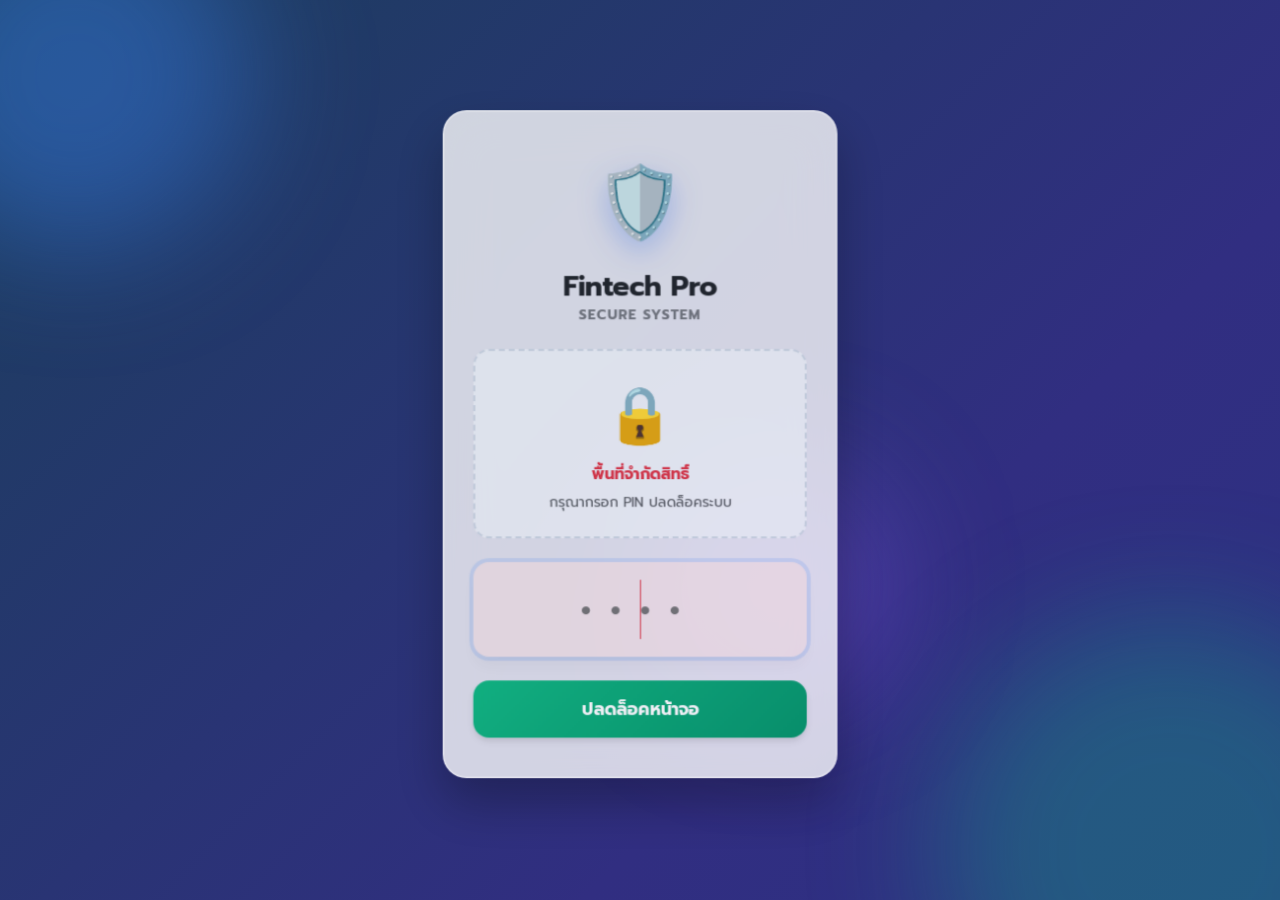
==== commit f22efee6: "Add files via upload" ====
--- a/admin.html
+++ b/admin.html
@@ -57,7 +57,7 @@
     .clickable-card { cursor: pointer; transition: transform 0.2s ease, box-shadow 0.2s ease; }
     .clickable-card:hover { transform: translateY(-3px); box-shadow: 0 8px 20px rgba(0,0,0,0.06) !important; }
 
-    /* 🟢 อัปเกรด Modals (Popup) ให้อยู่เหนือทุกสิ่ง และสัดส่วนพอดีจอ */
+    /* 🟢 อัปเกรด Modals ให้อยู่เหนือทุกสิ่ง และสัดส่วนพอดีจอ */
     .modal-overlay { 
         position: fixed; top: 0; left: 0; width: 100%; height: 100%; 
         background: rgba(15, 23, 42, 0.8); z-index: 99999 !important; display: none; 
@@ -68,6 +68,11 @@
         background: #ffffff; border-radius: 20px; box-shadow: 0 20px 40px rgba(0,0,0,0.2);
         width: 100%; max-width: 600px; padding: 20px; max-height: 90vh; overflow-y: auto;
     }
+    
+    /* 🟢 แก้บั๊ก: บังคับให้หน้าต่างดูรูปภาพอยู่ "หน้าสุด" เหนือ Popup รายละเอียด */
+    .image-viewer-overlay {
+        z-index: 999999 !important;
+    }
 
     /* 📱 ========================================= */
     /* 📱 ส่วนของหน้าจอ Admin สำหรับมือถือโดยเฉพาะ */
@@ -75,33 +80,32 @@
     @media (max-width: 991px) {
       body { padding-bottom: 70px !important; }
       
-      /* 🟢 ย่อขนาดเมนูด้านล่างให้บางลง */
+      /* ย่อขนาดเมนูด้านล่างให้บางลง */
       .bottom-nav {
           position: fixed; bottom: 0; left: 0; width: 100%;
           background: #ffffff; border-top: 1px solid #e2e8f0;
           display: flex; justify-content: space-between;
-          padding: 6px 5px 8px; z-index: 1050; box-shadow: 0 -2px 10px rgba(0,0,0,0.05); /* บีบ Padding */
+          padding: 6px 5px 8px; z-index: 1050; box-shadow: 0 -2px 10px rgba(0,0,0,0.05); 
       }
       .bottom-nav-item {
           background: transparent; border: none; flex: 1;
-          color: #64748b; font-size: 0.65rem; font-weight: 600; /* ลดฟอนต์เมนู */
+          color: #64748b; font-size: 0.65rem; font-weight: 600; 
           display: flex; flex-direction: column; align-items: center; justify-content: center;
       }
       .bottom-nav-item.active { color: #2563eb; }
-      .bottom-nav-item span.emoji-icon { font-size: 1.1rem; margin-bottom: 1px; } /* ลดไอคอนเมนู */
+      .bottom-nav-item span.emoji-icon { font-size: 1.1rem; margin-bottom: 1px; } 
     }
     
     @media (max-width: 768px) {
-      /* 🟢 2. ไฮไลท์: บีบการ์ดแนวดิ่งให้กระชับ เล็กลง และไม่เทอะทะ */
       .table-container { border: none !important; box-shadow: none !important; background: transparent !important; padding: 0 !important; }
       .table thead { display: none; } 
       .table tbody, .table tr, .table td { display: block; width: 100%; }
       .table tr {
-          background: #fff; margin-bottom: 8px; border-radius: 10px; /* ลดขอบมนและระยะห่างการ์ด */
+          background: #fff; margin-bottom: 8px; border-radius: 10px; 
           box-shadow: 0 1px 4px rgba(0,0,0,0.05); padding: 8px 12px; border: 1px solid #e2e8f0;
       }
       .table td {
-          padding: 5px 2px !important; border: none !important; /* ลดระยะห่างบรรทัด */
+          padding: 5px 2px !important; border: none !important; 
           border-bottom: 1px solid #f1f5f9 !important;
           display: flex; justify-content: space-between; align-items: center;
           text-align: right;
@@ -111,11 +115,10 @@
       .table td::before {
           content: attr(data-label);
           font-weight: 600; color: #64748b;
-          text-align: left; margin-right: 10px; font-size: 0.75rem !important; /* ลดชื่อหัวข้อฝั่งซ้าย */
+          text-align: left; margin-right: 10px; font-size: 0.75rem !important; 
           flex-shrink: 0;
       }
       
-      /* บังคับขนาดข้อความและป้ายต่างๆ ในบรรทัดให้เล็กลง */
       .table td span, .table td b, .table td div, .table td a { font-size: 0.8rem !important; }
       .table td .small, .table td .small span { font-size: 0.7rem !important; }
       .table td .badge { font-size: 0.7rem !important; padding: 3px 6px !important; font-weight: normal; }
@@ -123,7 +126,7 @@
       .table td .emoji-icon { font-size: 1em !important; margin-right: 4px; }
 
       .pro-card { padding: 12px !important; }
-      .pro-card h3 { font-size: 1.25rem !important; } /* ลดขนาดหัวข้อ */
+      .pro-card h3 { font-size: 1.25rem !important; } 
       .modal-content-custom { width: 100% !important; padding: 15px !important; margin: 0 auto; max-height: 85vh; }
     }
     
@@ -167,7 +170,7 @@
   <h6 class="text-primary-corp fw-bold mt-2">กำลังประมวลผล...</h6>
 </div>
 
-<!-- 🟢 แถบเมนูบนสำหรับ PC (ซ่อนในมือถือ) -->
+<!-- แถบเมนูบนสำหรับ PC (ซ่อนในมือถือ) -->
 <nav class="navbar navbar-expand-lg navbar-dark shadow-sm sticky-top d-none d-lg-flex" style="background: linear-gradient(135deg, #0f172a 0%, #1e293b 100%); margin-bottom: 24px;">
   <div class="container-fluid px-4">
     <a class="navbar-brand fw-bold" href="#"><span class="emoji-icon">🛡️</span>Admin Panel</a>
@@ -187,7 +190,7 @@
   </div>
 </nav>
 
-<!-- 🟢 แถบเมนูบนสำหรับ มือถือ (ย่อขนาด Padding ให้บางลง) -->
+<!-- แถบเมนูบนสำหรับ มือถือ -->
 <div class="d-flex d-lg-none justify-content-between align-items-center bg-white py-2 px-3 shadow-sm sticky-top mb-3">
     <h5 class="fw-bold m-0 text-primary-corp" style="font-size: 1.1rem;"><span class="emoji-icon">🛡️</span> Admin</h5>
     <div class="d-flex gap-2">
@@ -201,7 +204,6 @@
   <div id="viewDash">
     <div class="pro-card p-3 mb-4 shadow-sm bg-white" style="border-radius: 16px;">
       
-      <!-- ปุ่มพับตัวกรองหน้า Dash สำหรับมือถือ -->
       <div class="d-flex justify-content-between align-items-center d-md-none" data-bs-toggle="collapse" data-bs-target="#dashFilterCollapse" style="cursor: pointer;">
          <h6 class="fw-bold text-dark m-0"><span class="emoji-icon">🎛️</span>ตัวกรองภาพรวม</h6>
          <span class="text-primary-corp fw-bold small bg-light px-3 py-1 rounded-pill border">▼ ขยาย</span>
@@ -332,7 +334,6 @@
   <div id="viewLoans" style="display:none;">
     <div class="d-flex flex-column flex-xl-row justify-content-between align-items-xl-center mb-3 gap-3">
       
-      <!-- ปุ่มค้นหา/กรองหน้า สัญญา สำหรับมือถือ -->
       <div class="d-flex justify-content-between align-items-center w-100 w-xl-auto">
         <div>
           <h5 class="fw-bold m-0"><span class="emoji-icon">📝</span>สัญญาเงินกู้ทั้งหมด</h5>
@@ -563,7 +564,7 @@
       
       <div class="row text-center g-2 align-items-center">
         <div class="col-4 border-end">
-          <label class="text-muted fw-bold mb-1 small" style="font-size:0.75rem;">เงินต้น</label>
+          <label class="text-muted fw-bold mb-1 small" style="font-size:0.75rem;">เงินต้นเริ่มแรก</label>
           <b class="text-dark fs-6" id="dPrin">0</b>
         </div>
         <div class="col-4 border-end">
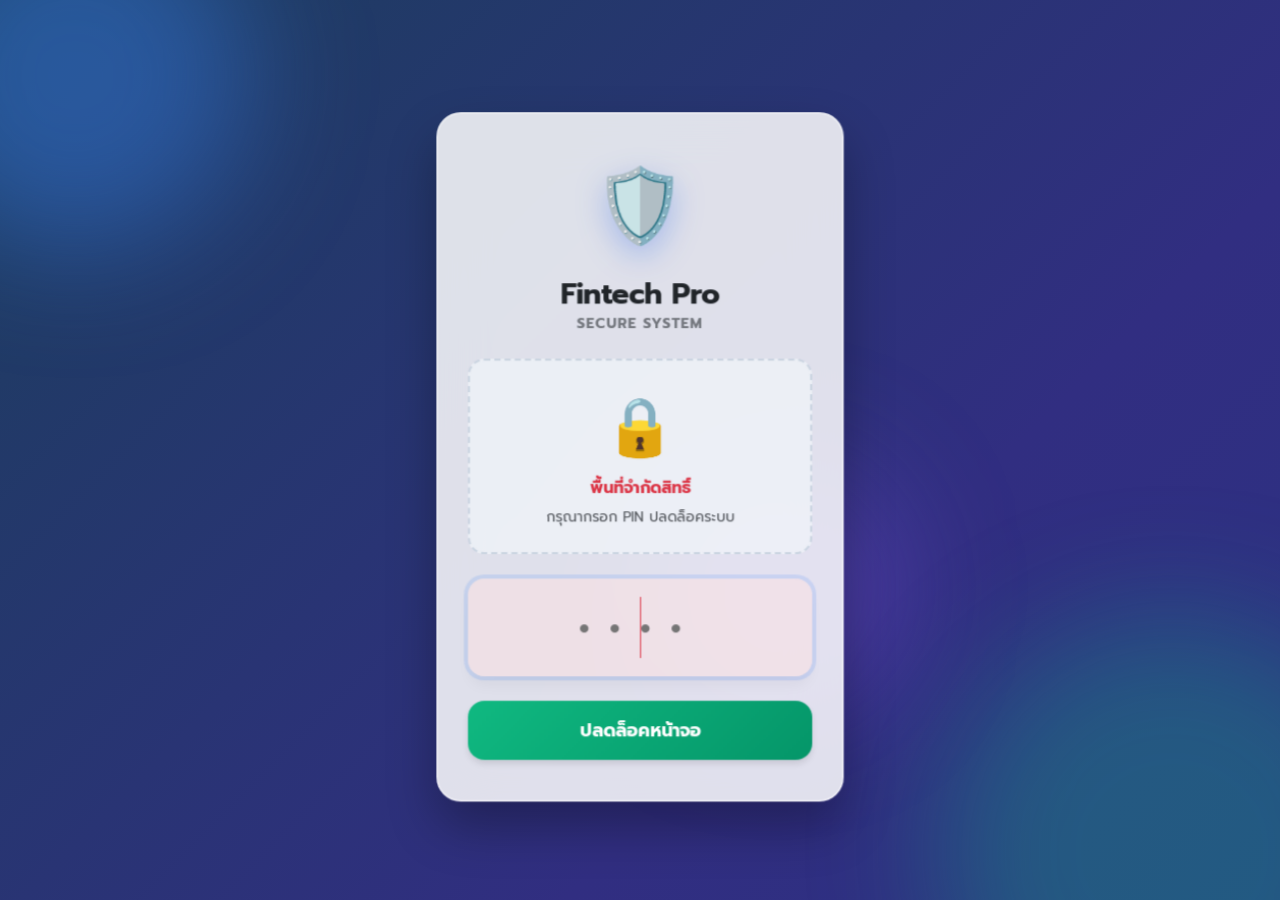
==== commit 7ce4e6ef: "Add files via upload" ====
--- a/admin.html
+++ b/admin.html
@@ -57,7 +57,6 @@
     .clickable-card { cursor: pointer; transition: transform 0.2s ease, box-shadow 0.2s ease; }
     .clickable-card:hover { transform: translateY(-3px); box-shadow: 0 8px 20px rgba(0,0,0,0.06) !important; }
 
-    /* 🟢 อัปเกรด Modals ให้อยู่เหนือทุกสิ่ง และสัดส่วนพอดีจอ */
     .modal-overlay { 
         position: fixed; top: 0; left: 0; width: 100%; height: 100%; 
         background: rgba(15, 23, 42, 0.8); z-index: 99999 !important; display: none; 
@@ -69,18 +68,13 @@
         width: 100%; max-width: 600px; padding: 20px; max-height: 90vh; overflow-y: auto;
     }
     
-    /* 🟢 แก้บั๊ก: บังคับให้หน้าต่างดูรูปภาพอยู่ "หน้าสุด" เหนือ Popup รายละเอียด */
     .image-viewer-overlay {
         z-index: 999999 !important;
     }
 
-    /* 📱 ========================================= */
-    /* 📱 ส่วนของหน้าจอ Admin สำหรับมือถือโดยเฉพาะ */
-    /* 📱 ========================================= */
     @media (max-width: 991px) {
       body { padding-bottom: 70px !important; }
       
-      /* ย่อขนาดเมนูด้านล่างให้บางลง */
       .bottom-nav {
           position: fixed; bottom: 0; left: 0; width: 100%;
           background: #ffffff; border-top: 1px solid #e2e8f0;
@@ -145,7 +139,7 @@
 <datalist id="groupListOptions"></datalist>
 
 <div id="customAlert" class="modal-overlay" style="align-items: center; display: none;">
-  <div class="pro-card p-4 text-center" style="width: 85%; max-width: 320px; border-top: 5px solid #2563eb; border-radius: 20px;">
+  <div class="pro-card p-4 text-center bg-white" style="width: 85%; max-width: 320px; border-top: 5px solid #2563eb; border-radius: 20px;">
     <span id="alertIcon" style="font-size: 3.5rem; display: block; margin-bottom: 15px;">✅</span>
     <h5 id="alertTitle" class="fw-bold mb-2">สำเร็จ</h5>
     <p id="alertMsg" class="text-muted mb-4 small" style="white-space: pre-wrap;">ทำรายการเรียบร้อยแล้ว</p>
@@ -154,13 +148,13 @@
 </div>
 
 <div id="customConfirm" class="modal-overlay" style="align-items: center; display: none;">
-  <div class="pro-card p-4 text-center shadow-lg" style="width: 85%; max-width: 340px; border-top: 5px solid #f59e0b; border-radius: 20px;">
+  <div class="pro-card p-4 text-center shadow-lg bg-white" style="width: 85%; max-width: 340px; border-top: 5px solid #f59e0b; border-radius: 20px;">
     <span style="font-size: 3.5rem; display: block; margin-bottom: 15px;">⚠️</span>
     <h5 class="fw-bold mb-2 text-dark">ยืนยันทำรายการ</h5>
     <p id="confirmMsg" class="text-muted mb-4 small" style="white-space: pre-wrap;">คุณต้องการยืนยันใช่หรือไม่?</p>
     <div class="row g-2">
       <div class="col-6"><button class="btn btn-outline-secondary fw-bold px-3 py-3 w-100 rounded-pill" onclick="closeConfirm()">ยกเลิก</button></div>
-      <div class="col-6"><button class="btn btn-warning text-white fw-bold px-3 py-3 w-100 rounded-pill" onclick="executeConfirm()">ยืนยัน</button></div>
+      <div class="col-6"><button id="btnConfirmYes" class="btn btn-warning text-white fw-bold px-3 py-3 w-100 rounded-pill" onclick="executeConfirm()">ยืนยัน</button></div>
     </div>
   </div>
 </div>
@@ -170,7 +164,6 @@
   <h6 class="text-primary-corp fw-bold mt-2">กำลังประมวลผล...</h6>
 </div>
 
-<!-- แถบเมนูบนสำหรับ PC (ซ่อนในมือถือ) -->
 <nav class="navbar navbar-expand-lg navbar-dark shadow-sm sticky-top d-none d-lg-flex" style="background: linear-gradient(135deg, #0f172a 0%, #1e293b 100%); margin-bottom: 24px;">
   <div class="container-fluid px-4">
     <a class="navbar-brand fw-bold" href="#"><span class="emoji-icon">🛡️</span>Admin Panel</a>
@@ -190,7 +183,6 @@
   </div>
 </nav>
 
-<!-- แถบเมนูบนสำหรับ มือถือ -->
 <div class="d-flex d-lg-none justify-content-between align-items-center bg-white py-2 px-3 shadow-sm sticky-top mb-3">
     <h5 class="fw-bold m-0 text-primary-corp" style="font-size: 1.1rem;"><span class="emoji-icon">🛡️</span> Admin</h5>
     <div class="d-flex gap-2">
@@ -250,13 +242,13 @@
       <div class="col-md-3 col-sm-6">
         <div class="pro-card p-3 shadow-sm border-0 bg-white" style="border-left: 5px solid #2563eb !important;">
           <span class="text-muted small fw-bold">ยอดปล่อยกู้สะสม</span>
-          <h3 class="fw-bold text-dark mt-1">฿<span id="mTotalLoan">0</span></h3>
+          <h3 class="fw-bold text-dark mt-1">฿<span id="mTotalLoan">0.00</span></h3>
         </div>
       </div>
       <div class="col-md-3 col-sm-6">
         <div class="pro-card p-3 shadow-sm border-0 bg-white" style="border-left: 5px solid #f59e0b !important;">
           <span class="text-muted small fw-bold">ยอดหนี้คงค้าง</span>
-          <h3 class="fw-bold text-warning mt-1">฿<span id="mTotalRemain">0</span></h3>
+          <h3 class="fw-bold text-warning mt-1">฿<span id="mTotalRemain">0.00</span></h3>
         </div>
       </div>
       <div class="col-md-3 col-sm-6">
@@ -398,6 +390,7 @@
             <th>ชื่อลูกค้า</th>
             <th>รหัสสัญญา</th>
             <th>งวดที่</th>
+            <th>ผู้รับเงิน</th>
             <th class="text-end">ยอดรับ (฿)</th>
             <th class="text-end">ค่าปรับ (฿)</th>
             <th class="text-end">สลิป</th>
@@ -411,7 +404,6 @@
 
 </div>
 
-<!-- 🟢 แถบเมนูด้านล่างสำหรับมือถือ (ซ่อนใน PC) -->
 <div class="bottom-nav d-lg-none">
     <button class="bottom-nav-item active" id="btnTabDash_mb" onclick="switchMainTab('Dash')"><span class="emoji-icon m-0">📊</span>หน้าแรก</button>
     <button class="bottom-nav-item" id="btnTabSystem_mb" onclick="switchMainTab('System')"><span class="emoji-icon m-0">👔</span>พนักงาน</button>
@@ -449,8 +441,8 @@
     <div id="vcLoansList" class="mb-3"></div>
 
     <div class="mt-3 pt-3 border-top d-flex gap-2">
-        <button class="btn btn-outline-primary w-50 fw-bold rounded-pill shadow-sm" onclick="triggerEditClientFromModal()"><span class="emoji-icon">✏️</span>แก้ไขข้อมูล</button>
-        <button class="btn btn-outline-danger w-50 fw-bold rounded-pill shadow-sm" onclick="triggerDeleteClientFromModal()"><span class="emoji-icon">🗑️</span>ลบลูกค้า</button>
+        <button id="btnConfirmEditClientModal" class="btn btn-outline-primary w-50 fw-bold rounded-pill shadow-sm" onclick="triggerEditClientFromModal()"><span class="emoji-icon">✏️</span>แก้ไขข้อมูล</button>
+        <button id="btnConfirmDelClientModal" class="btn btn-outline-danger w-50 fw-bold rounded-pill shadow-sm" onclick="triggerDeleteClientFromModal()"><span class="emoji-icon">🗑️</span>ลบลูกค้า</button>
     </div>
   </div>
 </div>
@@ -472,7 +464,7 @@
     <label class="small">กลุ่มดูแล / สาย</label>
     <input type="text" id="caGroup" class="form-control form-control-sm mb-2" list="groupListOptions" autocomplete="off" placeholder="พิมพ์ชื่อสาย">
     <label class="small">รหัสผ่าน (Password)</label><input type="password" id="caPass" class="form-control form-control-sm mb-3">
-    <button onclick="saveSystemAccount()" class="btn btn-success w-100 py-2 fw-bold rounded-pill shadow-sm">บันทึกพนักงาน</button>
+    <button id="btnConfirmCreateAccount" onclick="saveSystemAccount()" class="btn btn-success w-100 py-2 fw-bold rounded-pill shadow-sm">บันทึกพนักงาน</button>
   </div>
 </div>
 
@@ -498,7 +490,7 @@
     <label class="small">กลุ่มดูแล / สาย</label>
     <input type="text" id="eaGroup" class="form-control form-control-sm mb-2" list="groupListOptions" autocomplete="off" placeholder="พิมพ์ชื่อสาย">
     <label class="small">แก้ไขรหัสผ่าน (เว้นว่างได้)</label><input type="password" id="eaPass" class="form-control form-control-sm mb-3" placeholder="รหัสผ่านใหม่">
-    <button onclick="submitEditAccount()" class="btn btn-primary w-100 py-2 fw-bold rounded-pill shadow-sm">บันทึกการอัปเดต</button>
+    <button id="btnConfirmEditAccount" onclick="submitEditAccount()" class="btn btn-primary w-100 py-2 fw-bold rounded-pill shadow-sm">บันทึกการอัปเดต</button>
   </div>
 </div>
 
@@ -521,7 +513,7 @@
     <label class="text-muted fw-bold small">รูปเพิ่มเติม 2</label><input type="file" id="ccImg4" class="form-control form-control-sm mb-2" accept="image/*">
     <label class="text-muted fw-bold small">รูปเพิ่มเติม 3</label><input type="file" id="ccImg5" class="form-control form-control-sm mb-2" accept="image/*">
     
-    <button onclick="submitCreateClient()" class="btn btn-success w-100 py-2 mt-2 fw-bold rounded-pill shadow-sm">บันทึกข้อมูลลูกค้า</button>
+    <button id="btnConfirmCreateClient" onclick="submitCreateClient()" class="btn btn-success w-100 py-2 mt-2 fw-bold rounded-pill shadow-sm">บันทึกข้อมูลลูกค้า</button>
   </div>
 </div>
 
@@ -545,7 +537,7 @@
     <label class="text-muted fw-bold small">อัปเดตรูปเพิ่มเติม 2</label><input type="file" id="ecImg4" class="form-control form-control-sm mb-2" accept="image/*">
     <label class="text-muted fw-bold small">อัปเดตรูปเพิ่มเติม 3</label><input type="file" id="ecImg5" class="form-control form-control-sm mb-2" accept="image/*">
     
-    <button onclick="submitEditClient()" class="btn btn-primary w-100 py-2 mt-2 fw-bold rounded-pill shadow-sm">อัปเดตข้อมูลลูกค้า</button>
+    <button id="btnConfirmEditClient" onclick="submitEditClient()" class="btn btn-primary w-100 py-2 mt-2 fw-bold rounded-pill shadow-sm">อัปเดตข้อมูลลูกค้า</button>
   </div>
 </div>
 
@@ -565,15 +557,15 @@
       <div class="row text-center g-2 align-items-center">
         <div class="col-4 border-end">
           <label class="text-muted fw-bold mb-1 small" style="font-size:0.75rem;">เงินต้นเริ่มแรก</label>
-          <b class="text-dark fs-6" id="dPrin">0</b>
+          <b class="text-dark fs-6" id="dPrin">0.00</b>
         </div>
         <div class="col-4 border-end">
           <label class="text-muted fw-bold mb-1 small" style="font-size:0.75rem;">ชำระแล้ว</label>
-          <b class="text-success-corp fs-6" id="dPaid">0</b>
+          <b class="text-success-corp fs-6" id="dPaid">0.00</b>
         </div>
         <div class="col-4">
           <label class="fw-bold text-warning-corp mb-1 small" style="font-size:0.75rem;">ต้นคงเหลือ</label>
-          <b class="text-warning-corp fs-6" id="dRemain">0</b>
+          <b class="text-warning-corp fs-6" id="dRemain">0.00</b>
         </div>
       </div>
     </div>
@@ -590,7 +582,7 @@
     <input type="password" id="authPassword" class="form-control form-control-lg text-center mb-4 fw-bold" placeholder="รหัสผ่าน Admin / PIN">
     <div class="row g-2">
       <div class="col-6"><button class="btn btn-secondary w-100 fw-bold py-3 rounded-pill" onclick="closeModal('modalAuth')">ยกเลิก</button></div>
-      <div class="col-6"><button class="btn btn-danger w-100 fw-bold py-3 rounded-pill" onclick="confirmPassword()">ยืนยัน</button></div>
+      <div class="col-6"><button id="btnConfirmAuth" class="btn btn-danger w-100 fw-bold py-3 rounded-pill" onclick="confirmPassword()">ยืนยัน</button></div>
     </div>
   </div>
 </div>
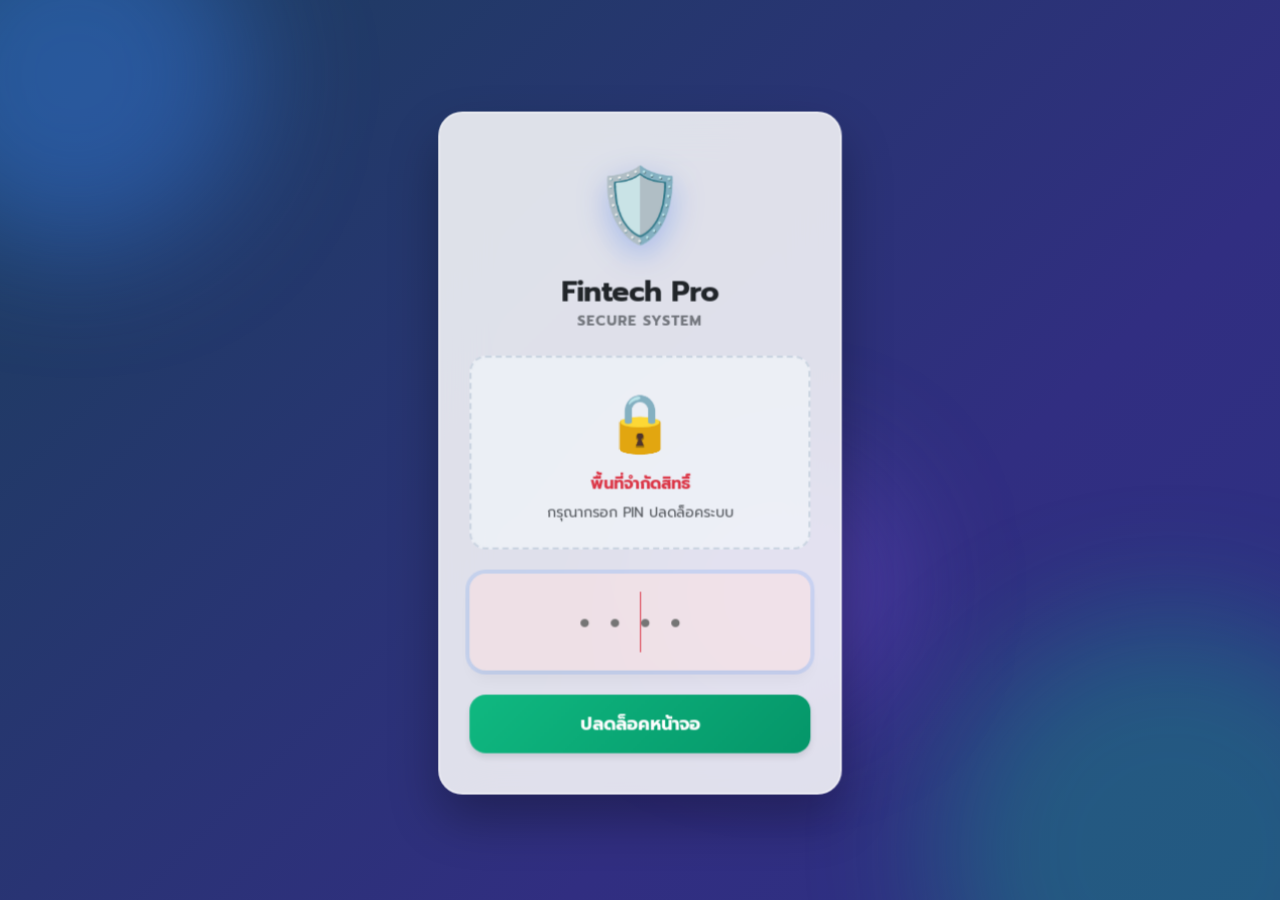
==== commit 5c5e932d: "Add files via upload" ====
--- a/admin.html
+++ b/admin.html
@@ -238,17 +238,26 @@
       </div>
     </div>
 
+    <!-- ปุ่มเช็คยอดดิวตามวันที่ -->
+    <div class="pro-card p-3 mb-4 shadow-sm bg-white" style="border-radius: 12px; border-left: 4px solid #3b82f6 !important;">
+      <h6 class="fw-bold text-dark mb-2"><span class="emoji-icon text-primary-corp">📅</span> เช็คยอดเก็บตามวันครบกำหนด</h6>
+      <div class="d-flex gap-2 align-items-center">
+          <input type="date" id="adminDashFilterDue" class="form-control border shadow-sm fw-bold text-primary-corp bg-light" style="border-radius: 8px; max-width: 250px;">
+          <button class="btn bg-primary-corp text-white rounded-2 shadow-sm px-4 fw-bold text-nowrap" onclick="showAdminDueByDate()">เช็คยอด</button>
+      </div>
+    </div>
+
     <div class="row g-3 mb-4">
       <div class="col-md-3 col-sm-6">
         <div class="pro-card p-3 shadow-sm border-0 bg-white" style="border-left: 5px solid #2563eb !important;">
           <span class="text-muted small fw-bold">ยอดปล่อยกู้สะสม</span>
-          <h3 class="fw-bold text-dark mt-1">฿<span id="mTotalLoan">0.00</span></h3>
+          <h3 class="fw-bold text-dark mt-1">฿<span id="mTotalLoan">0</span></h3>
         </div>
       </div>
       <div class="col-md-3 col-sm-6">
         <div class="pro-card p-3 shadow-sm border-0 bg-white" style="border-left: 5px solid #f59e0b !important;">
           <span class="text-muted small fw-bold">ยอดหนี้คงค้าง</span>
-          <h3 class="fw-bold text-warning mt-1">฿<span id="mTotalRemain">0.00</span></h3>
+          <h3 class="fw-bold text-warning mt-1">฿<span id="mTotalRemain">0</span></h3>
         </div>
       </div>
       <div class="col-md-3 col-sm-6">
@@ -277,6 +286,7 @@
       <h5 class="fw-bold m-0"><span class="emoji-icon">👔</span>รายชื่อพนักงานระบบ</h5>
       <button class="btn btn-primary fw-bold shadow-sm" onclick="clearForms(); openModal('modalCreateAccount')"><span class="emoji-icon">➕</span>เพิ่มพนักงาน</button>
     </div>
+    <div class="alert alert-info py-2 px-3 small fw-bold mb-3 shadow-sm" style="border-left: 4px solid #0dcaf0;">💡 ทริค: แตะที่ชื่อพนักงาน (สีน้ำเงิน) เพื่อดูสรุปยอดเงินและสัญญาที่พนักงานคนนั้นดูแลอยู่ได้เลยครับ</div>
     <div class="table-container">
       <table class="table align-middle mb-0">
         <thead>
@@ -418,6 +428,51 @@
   <img id="fullSizeImage" src="" alt="Full Size">
 </div>
 
+<div id="modalAdminDueByDate" class="modal-overlay" style="display: none;">
+  <div class="modal-content-custom bg-light">
+    <div class="d-flex justify-content-between align-items-center mb-2 border-bottom pb-2">
+      <h5 class="fw-bold m-0 text-primary-corp"><span class="emoji-icon">📅</span>ยอดดิวประจำวันที่ <span id="adminDueDetailDate">...</span></h5>
+      <span class="fs-4 text-secondary p-2 bg-white rounded-circle shadow-sm" style="cursor:pointer; width: 32px; height: 32px; display:flex; align-items:center; justify-content:center;" onclick="closeModal('modalAdminDueByDate')">❌</span>
+    </div>
+    
+    <div class="pro-card p-3 mb-3 text-center shadow-sm" style="background: linear-gradient(135deg, #eff6ff, #ffffff); border-radius: 12px; border: 1px solid #bfdbfe;">
+       <span class="d-block text-muted small fw-bold mb-1">ยอดรวมที่ต้องเก็บทั้งระบบ (ประเมิน)</span>
+       <h3 class="fw-bold text-primary-corp m-0" id="adminDueDetailTotal">฿0</h3>
+    </div>
+    
+    <div id="adminDueDetailBody" class="bg-white rounded-3 shadow-sm border p-0 overflow-hidden" style="max-height: 50vh; overflow-y: auto;"></div>
+  </div>
+</div>
+
+<div id="modalEmployeeStats" class="modal-overlay" style="display: none;">
+  <div class="modal-content-custom bg-light">
+    <div class="d-flex justify-content-between align-items-center mb-3 border-bottom pb-2">
+      <h5 class="fw-bold m-0 text-primary-corp"><span class="emoji-icon">👔</span>ข้อมูลผลงานพนักงาน</h5>
+      <span class="fs-4 text-secondary p-2 bg-white rounded-circle shadow-sm" style="cursor:pointer; width: 32px; height: 32px; display:flex; align-items:center; justify-content:center;" onclick="closeModal('modalEmployeeStats')">❌</span>
+    </div>
+    <div class="text-center mb-3">
+       <h4 class="fw-bold text-dark m-0" id="empStatName">ชื่อพนักงาน</h4>
+       <span class="badge bg-primary mt-1 px-3" id="empStatRole">Role</span>
+    </div>
+    <div class="row g-2 mb-3">
+      <div class="col-6">
+         <div class="pro-card p-3 shadow-sm border-0 text-center bg-white" style="border-bottom: 4px solid #10b981 !important;">
+            <span class="d-block text-muted small fw-bold">ปล่อยกู้สะสม (Active)</span>
+            <h5 class="fw-bold text-success m-0 mt-1" id="empStatTotalLoan">฿0</h5>
+         </div>
+      </div>
+      <div class="col-6">
+         <div class="pro-card p-3 shadow-sm border-0 text-center bg-white" style="border-bottom: 4px solid #f59e0b !important;">
+            <span class="d-block text-muted small fw-bold">หนี้คงเหลือที่ต้องเก็บ</span>
+            <h5 class="fw-bold text-warning m-0 mt-1" id="empStatTotalRemain">฿0</h5>
+         </div>
+      </div>
+    </div>
+    <h6 class="fw-bold text-dark small mb-2"><span class="emoji-icon">📋</span> สัญญาที่ดูแล (กำลังกู้)</h6>
+    <div id="empStatLoansList" style="max-height: 40vh; overflow-y: auto;"></div>
+  </div>
+</div>
+
 <div id="modalCycleDetails" class="modal-overlay" style="display: none;">
   <div class="modal-content-custom bg-light">
     <div class="d-flex justify-content-between align-items-center mb-3 border-bottom pb-2">
@@ -557,15 +612,15 @@
       <div class="row text-center g-2 align-items-center">
         <div class="col-4 border-end">
           <label class="text-muted fw-bold mb-1 small" style="font-size:0.75rem;">เงินต้นเริ่มแรก</label>
-          <b class="text-dark fs-6" id="dPrin">0.00</b>
+          <b class="text-dark fs-6" id="dPrin">0</b>
         </div>
         <div class="col-4 border-end">
           <label class="text-muted fw-bold mb-1 small" style="font-size:0.75rem;">ชำระแล้ว</label>
-          <b class="text-success-corp fs-6" id="dPaid">0.00</b>
+          <b class="text-success-corp fs-6" id="dPaid">0</b>
         </div>
         <div class="col-4">
           <label class="fw-bold text-warning-corp mb-1 small" style="font-size:0.75rem;">ต้นคงเหลือ</label>
-          <b class="text-warning-corp fs-6" id="dRemain">0.00</b>
+          <b class="text-warning-corp fs-6" id="dRemain">0</b>
         </div>
       </div>
     </div>
